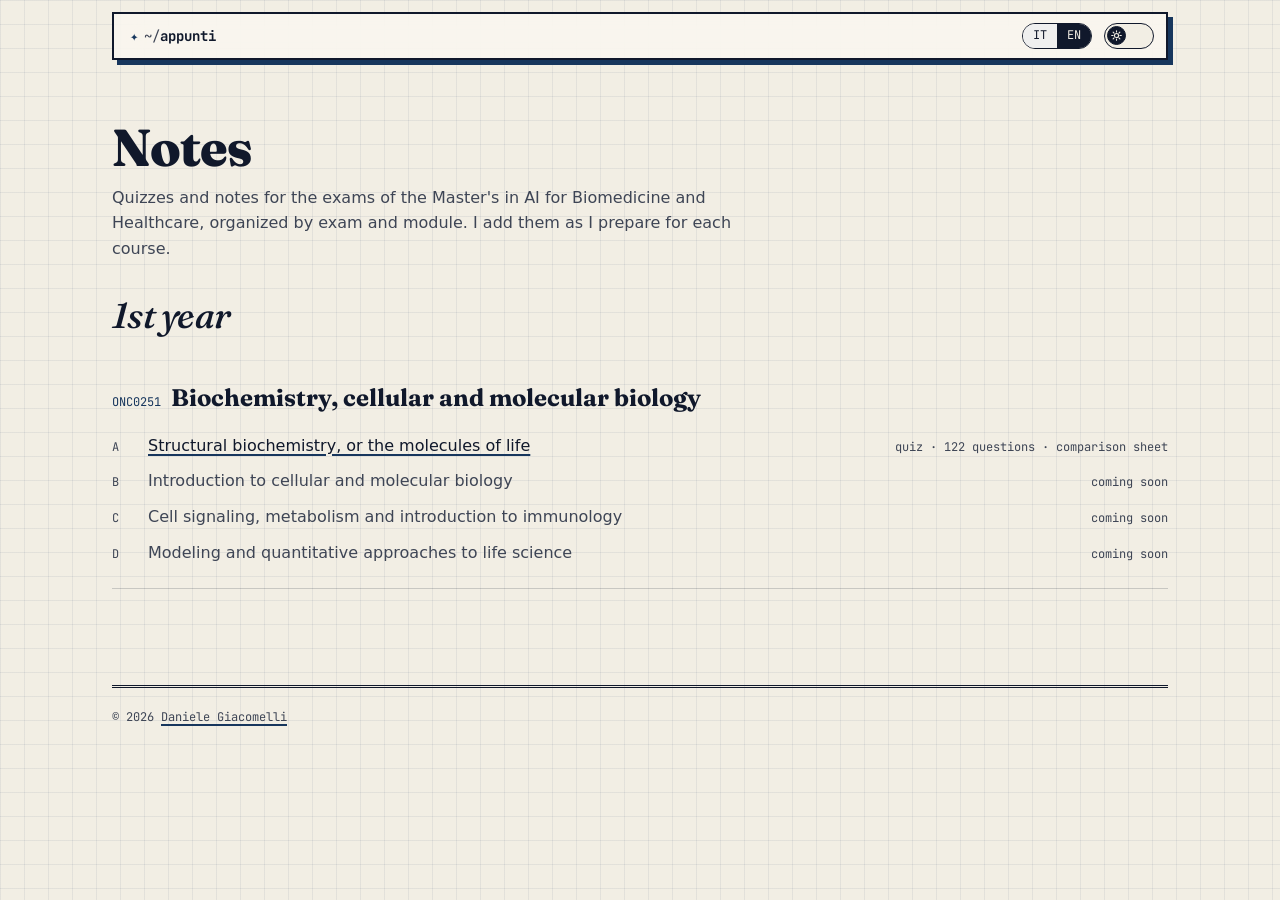
==== appunti/index.html @ 95b2bfbf "Calm the exam paper back down: one line explains the squares Drop the column headers, the count next" ====
<!DOCTYPE html>
<html lang="it" class="appunti">
<head>
  <meta charset="UTF-8">
  <meta name="viewport" content="width=device-width, initial-scale=1">
  <title data-en="Notes · AI for Biomedicine and Healthcare">Appunti · AI for Biomedicine and Healthcare</title>
  <meta name="description" content="Quiz e appunti per gli esami della magistrale in AI for Biomedicine and Healthcare all'Università di Torino." data-en-content="Quizzes and notes for the exams of the Master's in AI for Biomedicine and Healthcare at the University of Turin.">
  <meta name="color-scheme" content="light dark">
  <script src="/tema.js?v=2026112407"></script>
  <script src="/appunti/lingua.js?v=2026112407"></script>
  <link rel="canonical" href="https://daniele-giacomelli.github.io/appunti/">
  <!-- Anteprima per chi condivide il link nei gruppi del corso: in inglese, la lingua del corso -->
  <meta property="og:type" content="website">
  <meta property="og:site_name" content="Appunti · Notes">
  <meta property="og:title" content="Quizzes and notes · AI for Biomedicine and Healthcare">
  <meta property="og:description" content="Practice quizzes for the Master's exams at the University of Turin, in Italian and English.">
  <meta property="og:url" content="https://daniele-giacomelli.github.io/appunti/">
  <meta property="og:image" content="https://daniele-giacomelli.github.io/appunti/og-appunti.png">
  <meta property="og:image:width" content="1200">
  <meta property="og:image:height" content="630">
  <meta property="og:image:alt" content="Quizzes and notes, AI for Biomedicine and Healthcare, University of Turin">
  <meta name="twitter:card" content="summary_large_image">
  <link rel="icon" href="/favicon.svg" type="image/svg+xml">
  <link rel="preload" href="/fonts/JetBrainsMono.woff2" as="font" type="font/woff2" crossorigin>
  <link rel="stylesheet" href="/style.css?v=2026112407">
</head>
<body>
  <a class="skip-link" href="#contenuto" data-en="Skip to content">Vai al contenuto</a>
  <header class="site-header">
    <nav aria-label="Navigazione" data-en-label="Navigation">
      <a class="brand" href="/appunti/"><span class="brand-star" aria-hidden="true">✦</span><span><span class="dim">~/</span>appunti</span></a>
      <div class="nav-tools">
        <div class="lang-switch" role="group" aria-label="Lingua" data-en-label="Language">
          <button type="button" data-lingua="it" lang="it" aria-pressed="false">IT</button>
          <button type="button" data-lingua="en" lang="en" aria-pressed="false">EN</button>
        </div>
        <button class="theme-toggle" type="button" aria-pressed="false"><span class="sr" data-en="Dark theme">Tema scuro</span><span class="knob" aria-hidden="true"></span></button>
      </div>
    </nav>
  </header>

  <main id="contenuto">
    <section class="hero">
      <h1 class="page-title" data-en="Notes">Appunti</h1>
      <p class="lead" data-en="Quizzes and notes for the exams of the Master's in AI for Biomedicine and Healthcare, organized by exam and module. I add them as I prepare for each course.">
        Quiz e appunti per gli esami della magistrale in AI for Biomedicine and Healthcare,
        divisi per esame e modulo. Li aggiungo man mano che preparo i corsi.
      </p>
    </section>

    <section id="primo-anno">
      <h2 data-en="1st year">1° anno</h2>

      <!-- Per un esame nuovo: copia questo blocco <div class="exam"> -->
      <div class="exam">
        <h3><span class="code">ONC0251</span>Biochemistry, cellular and molecular biology</h3>
        <ul class="modules">
          <li><span class="letter">A</span><a href="/appunti/onc0251/a/">Structural biochemistry, or the molecules of life</a><span class="status" data-en="quiz · 122 questions · comparison sheet">quiz · 122 domande · scheda di confronto</span></li>
          <li><span class="letter">B</span><span class="empty">Introduction to cellular and molecular biology</span><span class="status" data-en="coming soon">in arrivo</span></li>
          <li><span class="letter">C</span><span class="empty">Cell signaling, metabolism and introduction to immunology</span><span class="status" data-en="coming soon">in arrivo</span></li>
          <li><span class="letter">D</span><span class="empty">Modeling and quantitative approaches to life science</span><span class="status" data-en="coming soon">in arrivo</span></li>
        </ul>
      </div>
    </section>
  </main>

  <footer class="site-footer">
    <p>© 2026 <a href="/" data-en-href="/en/">Daniele Giacomelli</a></p>
  </footer>
</body>
</html>
---- style.css ----
/* Font ospitati nel repo (licenze in fonts/): JetBrains Mono per i dettagli "da codice",
   Fraunces per i titoli da rivista (tratti pieni, leggibile anche in corsivo e nei titoli piccoli).
   File variabili, sottoinsieme latino */
@font-face {
  font-family: "JetBrains Mono";
  src: url("/fonts/JetBrainsMono.woff2") format("woff2");
  font-weight: 100 800;
  font-style: normal;
  font-display: swap;
}
@font-face {
  font-family: "Fraunces";
  src: url("/fonts/Fraunces.woff2") format("woff2");
  font-weight: 100 900;
  font-style: normal;
  font-display: swap;
}
@font-face {
  font-family: "Fraunces";
  src: url("/fonts/Fraunces-Italic.woff2") format("woff2");
  font-weight: 100 900;
  font-style: italic;
  font-display: swap;
}

:root {
  --bg: #f2eee4;            /* carta */
  --fg: #10182b;            /* inchiostro blu-nero */
  --muted: #3e4555;         /* almeno 4,5:1 anche sul punto più blu del cielo */
  --line: rgba(16, 24, 43, 0.18);
  --accent: #17365d;        /* lo stesso blu del CV */
  --accent-soft: color-mix(in srgb, var(--accent) 14%, transparent);
  --hot: #d4f23a;           /* lime Y2K, solo per gli evidenziatori */
  --chip: #e8e3d6;
  --card: #fbf9f3;
  --ok: #1e7a45;
  --ok-soft: #e3f1e7;
  --bad: #b3392f;
  --bad-soft: #f7e3df;
  --holo: linear-gradient(115deg, #c8d4ff, #e6c8ff 28%, #ffd3e6 52%, #c6f2ff 76%, #dcffd6);
  --chrome: linear-gradient(180deg, #ffffff 0%, #d5dae3 42%, #8f98aa 50%, #dfe3ea 62%, #ffffff 100%);
  /* Ombre piene, pulsanti principali e pulsante del CV: nel tema scuro diventano scuri (vedi sotto) */
  --ombra: var(--accent);
  /* Bordi e barre delle finestre: di giorno inchiostro e blu del CV, di notte più morbidi */
  --bordo: var(--fg);
  --barra: linear-gradient(90deg, var(--accent), #4f78b0 60%, #9fb7e0);
  --evidenziatore: color-mix(in srgb, var(--hot) 70%, transparent);
  --shadow: 6px 6px 0 var(--ombra);
  --pulsante: var(--fg);
  --su-pulsante: var(--bg);
  --oggetto: var(--chrome);
  --su-oggetto: #10182b;
  --on-holo: #10182b;       /* testo sopra olografico e lime: sempre scuro */
  --icona-sole: url("data:image/svg+xml,%3Csvg xmlns='http://www.w3.org/2000/svg' viewBox='0 0 24 24' fill='none' stroke='%23000' stroke-width='2.4' stroke-linecap='round'%3E%3Ccircle cx='12' cy='12' r='4.5'/%3E%3Cpath d='M12 1.5v3M12 19.5v3M1.5 12h3M19.5 12h3M4.6 4.6l2.1 2.1M17.3 17.3l2.1 2.1M4.6 19.4l2.1-2.1M17.3 6.7l2.1-2.1'/%3E%3C/svg%3E");
  --icona-luna: url("data:image/svg+xml,%3Csvg xmlns='http://www.w3.org/2000/svg' viewBox='0 0 24 24'%3E%3Cpath d='M20.5 14.8A8.8 8.8 0 0 1 9.2 3.5a8.8 8.8 0 1 0 11.3 11.3z'/%3E%3C/svg%3E");
  /* Cromo chiaro: il nome navy deve restare leggibile anche dove passa sopra la goccia */
  --blob-bg:
    radial-gradient(circle at 32% 28%, #ffffff 0 8%, transparent 22%),
    radial-gradient(circle at 70% 75%, #7d889e 0, transparent 40%),
    radial-gradient(circle at 40% 40%, #f6f7fa, #d3d8e1 40%, #a3acbd 70%, #75809a 95%);
  --blob-shadow: inset -18px -24px 40px rgba(16, 24, 43, 0.45), inset 14px 16px 30px rgba(255, 255, 255, 0.7);
  /* Cielo in due strati: il fondo sfumato resta fermo, sopra scorrono le nuvole.
     Le nuvole sono rumore SVG "cucibile" (stitchTiles): i riquadri da 1400px si attaccano senza taglio */
  --cielo-fondo: linear-gradient(180deg, #9dbbe6 0%, #c9d9ee 38%, #ece9e2 78%, #f2eee4 100%);
  --nuvole: url("data:image/svg+xml,%3Csvg xmlns='http://www.w3.org/2000/svg' width='1400' height='800'%3E%3Cfilter id='c' x='0' y='0' width='100%25' height='100%25' filterUnits='userSpaceOnUse'%3E%3CfeTurbulence type='fractalNoise' baseFrequency='.0045 .011' numOctaves='5' seed='7' stitchTiles='stitch'/%3E%3CfeColorMatrix values='0 0 0 0 1 0 0 0 0 1 0 0 0 0 1 2.2 0 0 0 -1.05'/%3E%3C/filter%3E%3Crect width='100%25' height='100%25' filter='url(%23c)'/%3E%3C/svg%3E") 0 0 / 1400px 800px repeat-x;
  color-scheme: light;
  --sans: system-ui, -apple-system, "Segoe UI", Roboto, sans-serif;
  --serif: "Fraunces", Georgia, "Times New Roman", serif;
  --mono: "JetBrains Mono", ui-monospace, "Cascadia Code", "SF Mono", Menlo, Consolas, monospace;
  --wide: 1120px;
  /* Scala tipografica: sei livelli, più il nome e i titoli di copertina */
  --t-1: 0.75rem;   /* 12px: etichette, date, tag, note */
  --t-2: 0.875rem;  /* 14px: menu, dettagli secondari */
  --t-3: 1rem;      /* 16px: testo */
  --t-4: 1.125rem;  /* 18px: introduzione */
  --t-5: 1.5rem;    /* 24px: titoli piccoli */
  --t-6: clamp(1.75rem, 3vw, 2.25rem); /* 28-36px: titoli di sezione e dei progetti */
}

* { box-sizing: border-box; }

html { scroll-behavior: smooth; }
@media (prefers-reduced-motion: reduce) {
  html { scroll-behavior: auto; }
}

/* Le sezioni non finiscono sotto l'header sticky quando si segue un'ancora */
section[id] { scroll-margin-top: 92px; }

body {
  margin: 0;
  background: var(--bg);
  color: var(--fg);
  font-family: var(--sans);
  line-height: 1.6;
}
/* Sfondo: un cielo fisso dietro a tutto. Il fondo sta su html, le nuvole (o le stelle) su body
   e scorrono piano da destra a sinistra; con lo spostamento di un riquadro intero il giro è continuo */
html::before,
body::before {
  content: "";
  position: fixed;
  top: 0;
  left: 0;
  height: 100%;
  pointer-events: none;
}
html::before { z-index: -2; width: 100%; background: var(--cielo-fondo); }
body::before {
  z-index: -1;
  width: calc(100% + 1400px);
  background: var(--nuvole);
  -webkit-mask-image: linear-gradient(180deg, #000 280px, transparent 780px);
  mask-image: linear-gradient(180deg, #000 280px, transparent 780px);
  animation: vento 180s linear infinite;
  will-change: transform;
}
@keyframes vento { to { transform: translateX(-1400px); } }


/* La goccia e gli adesivi possono sporgere dal bordo: niente scroll orizzontale */
html, body { overflow-x: clip; }

::selection { background: var(--hot); color: var(--on-holo); }
/* Anche le parti che il browser disegna da sé seguono la palette */
html { scrollbar-color: var(--accent) transparent; }
input, textarea { caret-color: var(--accent); }

a {
  color: inherit;
  text-decoration: underline;
  text-decoration-color: var(--accent);
  text-decoration-thickness: 1.5px;
  text-underline-offset: 3px;
  border-radius: 2px;
}

:focus-visible {
  outline: 2px solid var(--accent);
  outline-offset: 3px;
  border-radius: 3px;
}

.skip-link {
  position: absolute;
  left: 12px;
  top: -48px;
  z-index: 60;
  background: var(--card);
  border: 2px solid var(--bordo);
  padding: 8px 12px;
}
.skip-link:focus { top: 12px; }

/* ---------- Testata: una barra di vetro smerigliato sospesa sul cielo,
   con lo stesso bordo netto e l'ombra piena della finestra e delle schede ---------- */
.site-header {
  position: sticky;
  top: 12px;
  z-index: 40;
  margin: 12px 0;
  padding: 0 32px;
}

main,
.site-footer {
  max-width: var(--wide);
  margin: 0 auto;
  padding-left: 32px;
  padding-right: 32px;
}

.site-header nav {
  max-width: calc(var(--wide) - 64px);
  margin: 0 auto;
  display: flex;
  align-items: center;
  justify-content: space-between;
  gap: 16px;
  padding: 9px 12px 9px 16px;
  background: color-mix(in srgb, var(--card) 72%, transparent);
  -webkit-backdrop-filter: blur(14px) saturate(1.4);
  backdrop-filter: blur(14px) saturate(1.4);
  border: 2px solid var(--bordo);
  box-shadow: 5px 5px 0 var(--ombra);
  font-family: var(--mono);
  font-size: var(--t-2);
}

.brand { display: inline-flex; align-items: baseline; gap: 6px; font-weight: 700; text-decoration: none; white-space: nowrap; }

/* Sotto i 980px le voci del menu non stanno accanto al nome (col percorso della sezione): vanno su una seconda riga */
@media (max-width: 980px) {
  .site-header nav { flex-wrap: wrap; row-gap: 8px; }
  .nav-tools { order: 2; margin-left: auto; }
  .nav-links { order: 3; width: 100%; margin: 0; flex-wrap: wrap; }
}
.brand:hover { background: none; }
.brand-star { display: inline-block; color: var(--accent); transition: transform 0.6s; }
.brand:hover .brand-star { transform: rotate(180deg) scale(1.3); }
.dim { color: var(--muted); font-weight: 400; }
.sr { position: absolute; width: 1px; height: 1px; overflow: hidden; clip: rect(0 0 0 0); white-space: nowrap; }

/* Voci del menu come un indice: numero della sezione in apice, evidenziatore lime */
.nav-links {
  display: flex;
  align-items: center;
  gap: 6px 18px;
  margin: 0 0 0 auto;
  padding: 0;
  list-style: none;
}
.nav-links a {
  display: inline-block;
  padding: 4px 4px; /* almeno 24px di altezza: bersaglio comodo anche al tocco */
  text-decoration: none;
}
.nav-links sup { margin-right: 3px; font-size: 0.65em; color: var(--accent); }
/* Gli appunti sono un'altra area: etichetta olografica (l'olografico è il colore delle etichette) */
.nav-links a.tab {
  display: inline-block;
  padding: 3px 9px;
  border: 1.5px solid var(--bordo);
  background: var(--holo);
  color: var(--on-holo);
}

.nav-tools { display: flex; align-items: center; gap: 12px; }

/* Lingua: pillola a due posizioni */
.lang-switch { display: inline-flex; border: 1.5px solid var(--bordo); border-radius: 999px; overflow: hidden; }
.lang-switch a { padding: 4px 10px; text-decoration: none; font-size: var(--t-1); line-height: 1.3; }
.lang-switch a[aria-current] { background: var(--fg); color: var(--bg); }
/* Negli appunti la lingua si cambia sulla stessa pagina: pulsanti invece di link */
.lang-switch button { padding: 4px 10px; border: 0; color: inherit; font: inherit; font-size: var(--t-1); line-height: 1.3; cursor: pointer; }
.lang-switch button[aria-pressed="true"] { background: var(--fg); color: var(--bg); }

/* Interruttore del tema: binario olografico, manopola cromata con sole o luna */
.theme-toggle {
  position: relative;
  flex: none;
  width: 50px;
  height: 26px;
  padding: 0;
  border: 1.5px solid var(--bordo);
  border-radius: 999px;
  background: var(--holo);
  cursor: pointer;
}
.theme-toggle .knob {
  position: absolute;
  top: 2px;
  left: 2px;
  width: 19px;
  height: 19px;
  display: grid;
  place-items: center;
  border: 1.5px solid #10182b;
  border-radius: 50%;
  background: var(--chrome);
  color: #10182b;
  font-size: 11px;
  line-height: 1;
  transition: transform 0.25s;
}
/* Sole e luna disegnati in SVG (non caratteri di testo), con lo stesso tratto */
.theme-toggle .knob::after {
  content: "";
  width: 11px;
  height: 11px;
  background: #10182b;
  -webkit-mask: var(--icona-sole) center / contain no-repeat;
  mask: var(--icona-sole) center / contain no-repeat;
}
.theme-toggle[aria-pressed="true"] { background: #17365d; }
.theme-toggle[aria-pressed="true"] .knob { transform: translateX(24px); }
.theme-toggle[aria-pressed="true"] .knob::after {
  -webkit-mask-image: var(--icona-luna);
  mask-image: var(--icona-luna);
}


/* ---------- Copertina ---------- */
.hero { position: relative; padding: 72px 0 40px; }
.cover { padding-top: 28px; isolation: isolate; }

.issue {
  display: flex;
  flex-wrap: wrap;
  justify-content: space-between;
  gap: 8px 24px;
  margin: 0 0 28px;
  padding-bottom: 10px;
  border-bottom: 1px solid var(--bordo);
  font-family: var(--mono);
  font-size: var(--t-1);
  text-transform: uppercase;
  letter-spacing: 0.12em;
}

.hero h1 { margin: 0 0 32px; }
.name {
  position: relative;
  z-index: 2;
  font-family: var(--serif);
  font-optical-sizing: auto;
  font-size: clamp(3rem, 14vw, 11.5rem);
  line-height: 0.84;
  letter-spacing: -0.035em;
  font-weight: 800;
}
.name .first, .name .last { display: block; }
.name .last {
  white-space: nowrap; /* il cursore resta attaccato al nome */
  font-style: italic;
  font-weight: 500;
  padding-left: 0.55em;
  color: var(--accent);
}

/* Goccia di metallo liquido che cambia forma dietro al nome */
.blob {
  position: absolute;
  z-index: -1;
  top: 40px;
  right: -40px;
  width: min(36vw, 400px);
  aspect-ratio: 1;
  background: var(--blob-bg);
  border-radius: 42% 58% 63% 37% / 41% 44% 56% 59%;
  box-shadow: var(--blob-shadow);
  animation: liquido 14s ease-in-out infinite alternate;
}
@keyframes liquido {
  33% { border-radius: 63% 37% 45% 55% / 55% 62% 38% 45%; transform: rotate(18deg) translateY(10px); }
  66% { border-radius: 38% 62% 30% 70% / 60% 35% 65% 40%; transform: rotate(-8deg) translateY(-14px); }
  100% { border-radius: 55% 45% 58% 42% / 35% 55% 45% 65%; transform: rotate(12deg); }
}

/* Stelline: decorazione ferma */
.spark {
  position: absolute;
  z-index: 3;
  color: var(--accent);
  font-size: 1.6rem;
  line-height: 1;
}
.spark:nth-of-type(2) { font-size: 1rem; }
.spark:nth-of-type(3) { font-size: 2.2rem; }

/* Adesivi: uno olografico rotondo, uno a stella lime */
.sticker {
  position: absolute;
  z-index: 4;
  display: grid;
  place-items: center;
  text-align: center;
  font-family: var(--mono);
  font-weight: 700;
  font-size: var(--t-1);
  line-height: 1.25;
  text-transform: uppercase;
  letter-spacing: 0.04em;
  color: var(--fg);
  pointer-events: none;
}
.sticker-holo {
  width: 132px;
  height: 132px;
  border-radius: 50%;
  background: var(--holo);
  border: 2px solid var(--bordo);
  box-shadow: 4px 4px 0 var(--fg);
  transform: rotate(-12deg);
  right: -12px;
  bottom: -58px;
}
.sticker-star {
  width: 118px;
  height: 118px;
  background: var(--hot);
  clip-path: polygon(50% 0, 61% 18%, 82% 9%, 79% 32%, 100% 39%, 84% 55%, 97% 74%, 74% 76%, 71% 99%, 52% 86%, 33% 100%, 27% 77%, 4% 76%, 15% 56%, 0 40%, 21% 32%, 17% 9%, 38% 18%);
  transform: rotate(9deg);
  top: 6%;
  right: 26%;
}

/* Didascalie e finestra "about" sotto il nome */
.cover-grid {
  display: grid;
  grid-template-columns: 7fr 5fr;
  gap: 40px;
  align-items: start;
}

.meta {
  display: flex;
  flex-wrap: wrap;
  gap: 12px 40px;
  margin: 0 0 32px;
  padding: 14px 0;
  border-top: 1px solid var(--bordo);
  border-bottom: 1px solid var(--bordo);
  font-family: var(--mono);
  font-size: var(--t-2);
}
.cover .meta { flex-direction: column; gap: 0; margin: 0; padding: 0; border-bottom: 0; }
.cover .meta div { display: grid; grid-template-columns: 90px 1fr; gap: 12px; padding: 10px 0; border-bottom: 1px solid var(--bordo); }
.meta dt { color: var(--muted); font-size: var(--t-1); }
.cover .meta dt { text-transform: uppercase; letter-spacing: 0.1em; padding-top: 2px; }
.meta dd { margin: 0; }

.lead { font-size: var(--t-4); color: var(--muted); margin: 0; max-width: 62ch; }

/* Finestra di sistema anni 2000 */
.window {
  position: relative;
  z-index: 4;
  background: var(--card);
  border: 2px solid var(--bordo);
  box-shadow: 8px 8px 0 var(--ombra);
}
.window-bar {
  display: flex;
  justify-content: space-between;
  align-items: center;
  padding: 5px 8px 5px 12px;
  background: var(--barra);
  color: #fff;
  font-family: var(--mono);
  font-size: var(--t-1);
  border-bottom: 2px solid var(--bordo);
}
.window-bar i {
  display: inline-block;
  width: 14px;
  height: 14px;
  margin-left: 4px;
  background: var(--chrome);
  border: 1px solid var(--bordo);
}
.window .lead { padding: 20px 22px 4px; color: var(--fg); font-size: var(--t-4); }

/* L'azione principale del primo schermo: scrivermi */
.window-actions { margin: 0; padding: 14px 22px 22px; }
a.btn { display: inline-block; text-decoration: none; }

/* ---------- Sezioni come pagine di rivista ---------- */
main { counter-reset: sezione; }
section { padding: 72px 0; }
main > section[id] { border-top: 3px solid var(--bordo); margin-top: 24px; }
h2 {
  counter-increment: sezione;
  display: flex;
  align-items: baseline;
  gap: 18px;
  font-family: var(--serif);
  font-optical-sizing: auto;
  font-style: italic;
  font-weight: 500;
  font-size: var(--t-6);
  letter-spacing: -0.02em;
  line-height: 1;
  margin: 0 0 28px;
}
h2::before {
  content: counter(sezione, decimal-leading-zero);
  font-style: normal;
  font-weight: 800;
  font-size: 1.9em;
  line-height: 0.8;
  color: transparent;
  -webkit-text-stroke: 1.5px var(--fg);
  /* Il numero della sezione in cui si è si riempie come un liquido: sale dal basso con una cresta
     di onde che scorre, e si svuota quando si passa a un'altra sezione (classe messa da script.js) */
  --livello: 0;
  --pieno: calc(var(--livello) * 0.89em - 0.09em);
  background-image:
    radial-gradient(ellipse 50% 100% at 50% 100%, var(--accent) 96%, transparent 100%),
    linear-gradient(var(--accent), var(--accent));
  background-repeat: repeat-x, no-repeat;
  background-size: 0.3em 0.09em, 100% max(0em, var(--pieno));
  background-position-x: 0, 0;
  background-position-y: bottom var(--pieno), bottom;
  -webkit-background-clip: text;
  background-clip: text;
  transition: --livello 1.2s cubic-bezier(0.5, 0, 0.2, 1);
}
section.attuale > h2::before {
  --livello: 1;
  animation: onda 0.4s linear 3;
}
@keyframes onda { to { background-position-x: 0.3em, 0; } }
@property --livello { syntax: "<number>"; inherits: false; initial-value: 0; }

/* Il percorso della sezione dopo il nome in alto, con il cursore mentre si scrive */
.percorso { color: var(--accent); }
.percorso.scrive::after {
  content: "";
  display: inline-block;
  width: 0.5em;
  height: 1em;
  margin-left: 1px;
  vertical-align: -0.15em;
  background: currentColor;
}

/* Progetti come articoli */
.card {
  position: relative;
  padding: 28px 30px 24px;
  margin: 0 0 36px;
  background: var(--card);
  border: 2px solid var(--bordo);
  box-shadow: var(--shadow);
}
.kicker {
  display: inline-block;
  margin: 0 0 14px;
  padding: 2px 8px;
  background: var(--holo);
  border: 1px solid var(--bordo);
  font-family: var(--mono);
  font-size: var(--t-1);
  text-transform: uppercase;
  letter-spacing: 0.1em;
}
.card h3 {
  margin: 0 0 10px;
  font-family: var(--serif);
  font-optical-sizing: auto;
  font-size: var(--t-5);
  font-weight: 700;
  line-height: 1.1;
  letter-spacing: -0.015em;
}
.card p { margin: 6px 0; }
/* Una colonna sola: i paragrafi sono brevi e spezzarli in due fa saltare la lettura a metà frase */
.card .body { max-width: 68ch; }

/* Ogni progetto: titolo ed etichetta a tutta larghezza, sotto la descrizione a sinistra
   e l'anteprima a destra, sempre della stessa misura. Testo e anteprima partono dalla stessa riga:
   centrati, con una descrizione corta il testo si staccherebbe dall'etichetta */
.card.progetto {
  display: grid;
  grid-template-columns: minmax(0, 1fr) 320px;
  grid-template-areas: "testa testa" "testo anteprima";
  column-gap: 36px;
  align-items: start;
  margin-bottom: 28px;
}
.progetto .card-head { grid-area: testa; margin-bottom: 8px; }
.progetto .card-text { grid-area: testo; }
.progetto .window.shot { grid-area: anteprima; margin: 6px 6px 6px 0; }
.progetto .tags { margin-top: 4px; }
.window.shot {
  position: relative;
  display: block;
  margin-top: 4px;
  text-decoration: none;
}
.window.shot img, .copertina { display: block; width: 100%; height: auto; aspect-ratio: 1200 / 607; }

/* Copertina della tesi disegnata: blu del CV, titolo in Fraunces. Le misure seguono la larghezza della finestra */
.window.shot { container-type: inline-size; }
.copertina {
  display: flex;
  flex-direction: column;
  justify-content: space-between;
  gap: 3cqi;
  padding: 6cqi 7cqi;
  background:
    radial-gradient(circle at 92% 8%, rgb(255 255 255 / 0.14), transparent 38%),
    #17365d;
  color: #fff;
}
.copertina .cop-sopra, .copertina .cop-sotto {
  font-family: var(--mono);
  font-size: max(9px, 3.3cqi);
  letter-spacing: 0.08em;
  text-transform: uppercase;
  opacity: 0.85;
}
.copertina .cop-titolo {
  font-family: var(--serif);
  font-optical-sizing: auto;
  font-size: 10cqi;
  font-style: italic;
  font-weight: 600;
  line-height: 1;
  letter-spacing: -0.01em;
}

/* Cosa succede cliccando l'anteprima: compare al passaggio del mouse o col Tab.
   Sugli schermi touch, dove il passaggio non c'è, resta sempre visibile */
.azione {
  position: absolute;
  right: -12px;
  bottom: -14px;
  z-index: 1;
  padding: 3px 9px;
  background: var(--holo);
  color: var(--on-holo);
  border: 1.5px solid var(--bordo);
  box-shadow: 3px 3px 0 var(--fg);
  font-family: var(--mono);
  font-size: var(--t-1);
  font-weight: 700;
  opacity: 0;
  transform: translateY(4px);
  transition: opacity 0.15s, transform 0.15s;
  pointer-events: none;
}
.window.shot:hover .azione,
.window.shot:focus-visible .azione { opacity: 1; transform: none; }
@media (hover: none) {
  .azione { opacity: 1; transform: none; }
}



.card .body::first-letter {
  float: left;
  margin: 0.06em 0.08em 0 0;
  font-family: var(--serif);
  font-weight: 800;
  font-size: 3.6em;
  line-height: 0.8;
  color: var(--accent);
}

/* Tecnologie come adesivi */
.tags {
  display: flex;
  flex-wrap: wrap;
  gap: 8px;
  list-style: none;
  margin: 16px 0 6px;
  padding: 0;
}
.tags li {
  font-family: var(--mono);
  font-size: var(--t-1);
  background: var(--bg);
  border: 1.5px solid var(--bordo);
  padding: 2px 8px;
}

/* Esperienza come indice di rivista */
.timeline { list-style: none; padding: 0; margin: 0; }
.timeline li {
  display: grid;
  grid-template-columns: 190px 1fr;
  gap: 20px;
  padding: 16px 0;
  border-bottom: 1px dashed var(--fg);
}
.timeline .when {
  font-family: var(--mono);
  color: var(--accent);
  font-size: var(--t-1);
  text-transform: uppercase;
  letter-spacing: 0.05em;
  padding-top: 6px;
}
.timeline strong { font-family: var(--serif); font-optical-sizing: auto; font-size: var(--t-5); line-height: 1.2; }
.timeline p { margin: 4px 0 0; color: var(--muted); }

/* Competenze come annunci */
.skills {
  list-style: none;
  padding: 0;
  margin: 8px 0 16px;
  display: grid;
  grid-template-columns: repeat(auto-fit, minmax(240px, 1fr));
  border-top: 2px solid var(--bordo);
  border-left: 2px solid var(--bordo);
}
.skills li {
  padding: 16px 18px;
  border-right: 2px solid var(--bordo);
  border-bottom: 2px solid var(--bordo);
  background: var(--card);
}
.skills strong {
  display: block;
  margin-bottom: 6px;
  font-family: var(--mono);
  font-size: var(--t-1);
  text-transform: uppercase;
  letter-spacing: 0.1em;
  color: var(--accent);
  font-weight: 700;
}
.note { font-family: var(--mono); font-size: var(--t-1); color: var(--muted); }

/* Contatti: citazione in evidenza e link grandi */
.availability {
  margin: 0 0 28px;
  padding-left: 22px;
  border-left: 6px solid var(--hot);
  font-family: var(--serif);
  font-optical-sizing: auto;
  font-style: italic;
  font-size: var(--t-5);
  line-height: 1.2;
  max-width: 30ch;
}

.links { list-style: none; padding: 0; margin: 16px 0 0; display: flex; flex-wrap: wrap; align-items: center; gap: 16px 32px; }
.links a { font-family: var(--serif); font-style: italic; font-size: var(--t-5); }
.links .dim { font-family: var(--mono); font-size: var(--t-1); }
/* Il CV è un pulsante secondario: stesso rettangolo dei pulsanti, in cromo (il cromo è il colore degli oggetti) */
.links a[download] {
  display: inline-block;
  padding: 9px 18px;
  background: var(--oggetto);
  border: 2px solid var(--bordo);
  font-family: var(--mono);
  font-style: normal;
  font-size: var(--t-2);
  font-weight: 700;
  text-decoration: none;
  color: var(--su-oggetto);
}

/* ---------- Contatti: a sinistra disponibilità e link, a destra il modulo come finestra ---------- */
.contact-grid {
  display: grid;
  grid-template-columns: 5fr 6fr;
  gap: 40px 56px;
  align-items: start;
}
.contact-fields { display: grid; gap: 14px; padding: 18px 20px 20px; }
.field { display: grid; gap: 4px; }
.field label {
  font-family: var(--mono);
  font-size: var(--t-1);
  text-transform: uppercase;
  letter-spacing: 0.08em;
}
.field label .dim { text-transform: none; letter-spacing: 0; }
.field input,
.field textarea {
  width: 100%;
  padding: 9px 11px;
  font: inherit;
  color: var(--fg);
  background: var(--bg);
  border: 2px solid var(--bordo);
  border-radius: 0;
  transition: box-shadow 0.15s;
}
.field textarea { resize: vertical; min-height: 120px; }
.field input:focus-visible,
.field textarea:focus-visible { outline: none; box-shadow: 4px 4px 0 var(--ombra); }
.field [aria-invalid="true"] { border-color: var(--bad); box-shadow: 4px 4px 0 var(--bad); }
.field-error { margin: 0; min-height: 0; font-size: var(--t-2); color: var(--bad); }
.field-error:empty { display: none; }
.trap { position: absolute; left: -9999px; width: 1px; height: 1px; opacity: 0; }
.contact-fields .note { margin: 0; }
.contact-actions { display: flex; flex-wrap: wrap; align-items: center; gap: 10px 16px; }
.contact-actions .btn { min-height: 44px; }
.btn:disabled { cursor: progress; }
.form-status { margin: 0; font-weight: 600; }
.form-status[data-tipo="ok"] { color: var(--ok); }
.form-status[data-tipo="errore"] { color: var(--bad); }

.site-footer {
  font-family: var(--mono);
  color: var(--muted);
  font-size: var(--t-1);
  padding-bottom: 40px;
  margin-top: 24px;
}
/* La doppia riga resta allineata al testo, non al bordo con il padding */
.site-footer::before { content: ""; display: block; border-top: 3px double var(--fg); margin-bottom: 20px; }
.site-footer p { margin: 0 0 4px; }

/* ---------- Cursore, senso di ragno, filo, messaggio segreto ---------- */
.caret {
  position: relative;
  display: inline-block;
  width: 0.36em;
  height: 0.7em;
  margin-left: 0.08em;
  vertical-align: -0.02em;
  cursor: pointer;
}
/* Il blocco lampeggia; il "senso di ragno" sopra no */
.caret::before {
  content: "";
  position: absolute;
  inset: 0;
  background: var(--accent);
  animation: blink 1.1s steps(1) infinite;
}
@keyframes blink { 50% { opacity: 0; } }

/* Cliccato, il cursore diventa una chiave */
.caret.chiave::before {
  -webkit-mask: url("data:image/svg+xml,%3Csvg xmlns='http://www.w3.org/2000/svg' viewBox='0 0 10 20'%3E%3Cpath fill-rule='evenodd' d='M5 .5a3.5 3.5 0 1 1 0 7 3.5 3.5 0 1 1 0-7zm0 2a1.5 1.5 0 1 0 0 3 1.5 1.5 0 1 0 0-3z'/%3E%3Cpath d='M4 7h2v12.5H4zM6 14h3v1.6H6zM6 17h2.2v1.6H6z'/%3E%3C/svg%3E") center / contain no-repeat;
  mask: url("data:image/svg+xml,%3Csvg xmlns='http://www.w3.org/2000/svg' viewBox='0 0 10 20'%3E%3Cpath fill-rule='evenodd' d='M5 .5a3.5 3.5 0 1 1 0 7 3.5 3.5 0 1 1 0-7zm0 2a1.5 1.5 0 1 0 0 3 1.5 1.5 0 1 0 0-3z'/%3E%3Cpath d='M4 7h2v12.5H4zM6 14h3v1.6H6zM6 17h2.2v1.6H6z'/%3E%3C/svg%3E") center / contain no-repeat;
  animation: none;
}

/* "Senso di ragno": tre trattini che vibrano sopra il cursore quando si passa sul nome */
.senso {
  position: absolute;
  left: 0;
  bottom: 100%;
  width: 0.36em;
  height: 0.3em;
  margin-bottom: 0.05em;
  fill: none;
  stroke: var(--accent);
  stroke-width: 1.4;
  stroke-linecap: round;
  opacity: 0;
  transition: opacity 0.15s;
}
.hero h1:hover .senso {
  opacity: 1;
  animation: vibra 0.12s linear 4 alternate;
}
@keyframes vibra { to { transform: translateX(1.5px); } }

/* Il filo: scende dall'alto a lato della pagina man mano che si scorre */
.filo {
  position: fixed;
  z-index: 45;
  top: 0;
  left: calc(50% + var(--wide) / 2 + 8px);
  width: 1px;
  height: calc(48px + var(--avanzamento, 0) * (100vh - 96px));
  background: color-mix(in srgb, var(--fg) 45%, transparent);
  pointer-events: none;
}
/* Il ragnetto in fondo al filo. Avvicinandosi col mouse gli spunta il senso di ragno (???);
   cliccato tira fuori le zampe, diventa rosso e dice la sua frase, poi torna com'era */
.ragno {
  position: absolute;
  left: -13.5px;
  bottom: -18px;
  width: 28px;
  height: 28px;
  padding: 0;
  background: none;
  border: 0;
  cursor: pointer;
  pointer-events: auto;
}
.ragno svg { display: block; width: 100%; height: 100%; overflow: visible; }
.ragno .corpo {
  fill: var(--accent);
  stroke: var(--hot);
  stroke-width: 2;
  transition: fill 0.2s, stroke 0.2s;
}
.ragno .zampe {
  fill: none;
  stroke: var(--fg);
  stroke-width: 1.3;
  stroke-linecap: round;
  stroke-linejoin: round;
  transform-origin: 14px 14px;
  transform: scale(0.2);
  opacity: 0;
  transition: transform 0.25s cubic-bezier(0.3, 1.6, 0.5, 1), opacity 0.15s;
}
.ragno-senso {
  position: absolute;
  left: 50%;
  bottom: 100%;
  margin-bottom: 2px;
  font-family: var(--mono);
  font-size: var(--t-1);
  font-weight: 700;
  color: var(--accent);
  white-space: nowrap;
  opacity: 0;
  transform: translateX(-50%);
  transition: opacity 0.15s;
}
.ragno.vicino .ragno-senso,
.ragno:focus-visible .ragno-senso {
  opacity: 1;
  animation: vibra-senso 0.12s linear 4 alternate;
}
@keyframes vibra-senso { to { transform: translateX(calc(-50% + 1.5px)); } }
.ragno.attivo .corpo { fill: #d3202f; stroke: var(--accent); }
.ragno.attivo .zampe { transform: none; opacity: 1; }
.ragno.attivo .ragno-senso { opacity: 0; }
@media (max-width: 1200px) {
  .filo { display: none; }
}

/* Messaggio che appare quando il cursore diventa una chiave */
.secret {
  position: fixed;
  left: 50%;
  bottom: 24px;
  z-index: 55;
  max-width: calc(100% - 32px);
  margin: 0;
  padding: 12px 18px;
  background: var(--pulsante);
  color: var(--su-pulsante);
  border: 2px solid var(--pulsante);
  box-shadow: 4px 4px 0 var(--hot);
  font-family: var(--mono);
  font-size: var(--t-2);
  opacity: 0;
  pointer-events: none;
  transform: translate(-50%, 12px);
  transition: opacity 0.3s, transform 0.3s;
}
.secret.visibile { opacity: 1; transform: translate(-50%, 0); }

/* ---------- Appunti: elenco degli esami e dei moduli ---------- */
.hero .page-title {
  font-family: var(--serif);
  font-optical-sizing: auto;
  font-size: clamp(2.4rem, 6vw, 4.2rem);
  font-weight: 800;
  letter-spacing: -0.03em;
  line-height: 1;
  margin: 0 0 16px;
}
.exam { padding: 18px 0; border-bottom: 1px dashed var(--fg); }
.exam h3 { margin: 0 0 10px; font-family: var(--serif); font-size: var(--t-5); }
.exam .code { font-family: var(--mono); font-size: var(--t-1); color: var(--accent); font-weight: 400; margin-right: 10px; }
.modules { list-style: none; margin: 0; padding: 0; }
.modules li { display: grid; grid-template-columns: 28px 1fr auto; gap: 8px; padding: 5px 0; align-items: baseline; }
.modules .letter, .modules .status { font-family: var(--mono); font-size: var(--t-1); color: var(--muted); }
.modules .empty { color: var(--muted); }

/* ---------- Quiz ---------- */
.check { display: flex; gap: 8px; align-items: center; margin: 6px 0; cursor: pointer; }
.check input { accent-color: var(--accent); }

.btn {
  font-family: var(--mono);
  font-size: var(--t-2);
  font-weight: 700;
  background: var(--pulsante);
  color: var(--su-pulsante);
  border: 2px solid var(--pulsante);
  padding: 9px 18px;
  cursor: pointer;
}
.btn.ghost { background: var(--card); color: var(--fg); --h: 0px; }
.btn:disabled { opacity: 0.35; cursor: default; }
.link { background: none; border: 0; padding: 0; font: inherit; color: inherit; text-decoration: underline; text-decoration-color: var(--accent); text-underline-offset: 3px; cursor: pointer; }
.quiz-actions { display: flex; flex-wrap: wrap; gap: 12px; margin: 24px 0 0; }

.quiz-q { font-family: var(--serif); font-optical-sizing: auto; font-size: var(--t-5); font-weight: 600; line-height: 1.3; margin: 0 0 16px; }
.quiz-q:focus { outline: none; }
.ans {
  display: flex;
  gap: 12px;
  align-items: baseline;
  width: 100%;
  text-align: left;
  background: var(--card);
  border: 2px solid var(--bordo);
  padding: 11px 14px;
  margin: 10px 0;
  font: inherit;
  color: inherit;
  cursor: pointer;
}
.ans .l { flex: none; font-family: var(--mono); font-size: var(--t-1); color: var(--muted); }
.ans.sel { background: var(--holo); }
.ans.ok { border-color: var(--ok); background: var(--ok-soft); --ombra-blocco: var(--ok); --h: 4px; }
.ans.bad { border-color: var(--bad); background: var(--bad-soft); --ombra-blocco: var(--bad); --h: 4px; }
.ans:disabled { cursor: default; }
.quiz-fb { min-height: 1.6em; margin: 10px 0 0; font-weight: 600; }
.quiz-fb.ok, .quiz-rev .ok { color: var(--ok); }
.quiz-fb.bad, .quiz-rev .bad { color: var(--bad); }
.quiz-nav { display: flex; justify-content: space-between; gap: 10px; margin-top: 18px; }
.quiz-score { font-family: var(--serif); font-size: 4.5rem; font-weight: 800; letter-spacing: -0.04em; line-height: 1; margin: 8px 0; }
.quiz-score:focus { outline: none; }
.quiz-rev { padding: 12px 0; border-bottom: 1px dashed var(--fg); }
.quiz-rev p { margin: 0 0 4px; }



/* Simula un test: chiuso finché non serve */
.quiz-test { margin: 36px 0 0; border-top: 1.5px solid var(--bordo); border-bottom: 1.5px solid var(--bordo); }
.quiz-test summary { padding: 14px 0; cursor: pointer; font-family: var(--serif); font-size: var(--t-4); font-weight: 600; list-style: none; }
.quiz-test summary::-webkit-details-marker { display: none; }
.quiz-test summary::after { content: "+"; float: right; font-family: var(--mono); color: var(--accent); }
.quiz-test[open] summary::after { content: "−"; }
.quiz-test-corpo { padding: 0 0 20px; display: grid; gap: 12px; justify-items: start; }
.quiz-test-corpo .quiz-actions { margin: 4px 0 0; }
.quiz-test-nota { margin: 0; font-size: var(--t-2); color: var(--muted); }
/* Scelte del test e della modalità: una sola attiva per gruppo */
.seg { display: flex; flex-wrap: wrap; gap: 6px; }
.seg button { padding: 6px 12px; background: var(--card); border: 1.5px solid var(--bordo); font: inherit; font-size: var(--t-2); color: inherit; cursor: pointer; }
.seg button span { color: var(--muted); margin-left: 4px; }
.seg button[aria-pressed="true"] { background: var(--fg); border-color: var(--fg); color: var(--bg); }
.seg button[aria-pressed="true"] span { color: inherit; opacity: 0.75; }
.seg button:not([aria-pressed="true"]):hover { background: color-mix(in srgb, var(--accent) 10%, var(--card)); }
.quiz-azzera { margin: 28px 0 0; font-size: var(--t-2); color: var(--muted); }

/* ---------- Pagina 404 ---------- */
.not-found { padding: 80px 0 40px; }
.not-found h1 {
  font-family: var(--serif);
  font-style: italic;
  font-size: clamp(5rem, 22vw, 13rem);
  font-weight: 800;
  letter-spacing: -0.05em;
  line-height: 0.85;
  margin: 0 0 20px;
  color: var(--accent);
}
.not-found .caret { margin-left: 0.2em; }
.not-found .links { margin-top: 24px; }
.not-found .links a { font-family: var(--mono); font-style: normal; font-size: 1rem; }

/* ---------- Movimento ridotto ---------- */
@media (prefers-reduced-motion: reduce) {
  .caret::before,
  .hero h1:hover .senso,
  .ragno.vicino .ragno-senso,
  .ragno:focus-visible .ragno-senso,
  section.attuale > h2::before,
  .blob,
  .spark,
  body::before { animation: none; }
  .theme-toggle .knob, .brand-star, .azione, .ragno .zampe, h2::before { transition: none; }
}

/* ---------- Schermi stretti ---------- */
@media (max-width: 860px) {
  .cover-grid { grid-template-columns: 1fr; gap: 28px; }
  .contact-grid { grid-template-columns: 1fr; }
  .card.progetto { grid-template-columns: minmax(0, 1fr) 260px; column-gap: 24px; }
  .blob { width: 56vw; right: -18vw; top: 70px; }
  .sticker-holo { width: 104px; height: 104px; font-size: 0.6rem; }
  .sticker-star { width: 92px; height: 92px; font-size: 0.62rem; }
}

@media (max-width: 560px) {
  main,
  .site-footer { padding-left: 16px; padding-right: 16px; }
  .site-header { top: 8px; margin: 8px 0; padding: 0 10px; }
  /* Su telefono il percorso farebbe andare a capo i pulsanti e l'intestazione cambierebbe altezza scorrendo */
  .percorso { display: none; }
  .hero { padding-top: 48px; }
  section { padding: 48px 0; }
  /* Il titolo ufficiale della tesi è lungo: su telefono scende a 18px per restare compatto */
  .card h3, .availability { font-size: var(--t-4); }
  .cover { padding-top: 20px; }
  .issue { font-size: var(--t-1); }
  .sticker-star { width: 74px; height: 74px; font-size: 0.55rem; top: 34px; right: -4px; }
  .sticker-holo { right: -4px; bottom: -48px; }
  .name .last { padding-left: 0.25em; }
  .window { box-shadow: 5px 5px 0 var(--ombra); }
  .card { padding: 22px 18px 18px; box-shadow: 4px 4px 0 var(--ombra); }
  /* Su telefono: titolo, anteprima, poi il testo */
  .card.progetto { grid-template-columns: 1fr; grid-template-areas: "testa" "anteprima" "testo"; row-gap: 18px; }
  .timeline li { grid-template-columns: 1fr; gap: 2px; }
  /* Riga 1: nome e strumenti; riga 2: le voci del menu */
  .site-header nav { flex-wrap: wrap; row-gap: 8px; padding: 8px 10px; box-shadow: 4px 4px 0 var(--ombra); }
  .nav-tools { order: 2; margin-left: auto; }
  .nav-links { order: 3; width: 100%; margin: 0; flex-wrap: wrap; gap: 6px 10px; font-size: var(--t-1); }
  section[id] { scroll-margin-top: 124px; }
  .meta { gap: 10px 28px; }
  .links a { font-size: var(--t-5); }
}

/* Testo sopra superfici olografiche o lime: scuro anche nel tema scuro.
   Sta in fondo perché deve vincere sui colori delle regole sopra */
.kicker,
.ans.sel, .ans.sel .l, .sticker { color: var(--on-holo); }

/* ---------- Tema scuro: rivista stampata su carta blu notte ----------
   Vale quando lo chiede il sistema (salvo scelta "chiaro" con l'interruttore)
   oppure quando lo si sceglie a mano. I valori sono gli stessi nei due blocchi. */
@media (prefers-color-scheme: dark) {
  :root:not([data-theme="light"]) {
    --bg: #0c1120;
    /* Testo un filo meno bianco: resta oltre 13:1 sul fondo ma abbaglia meno */
    --fg: #d3d9e6;
    --muted: #a1a9bb;
    --line: rgba(236, 239, 246, 0.2);
    /* Il navy su fondo scuro non si leggerebbe: stessa tinta, più chiara */
    --accent: #90b4e6;
    --chip: #18203a;
    --card: #131a30;
    --ombra: #2c4c80;
    --bordo: #5a6a90;
    --barra: linear-gradient(90deg, #1d3a66, #2b4f86 60%, #3b5f96);
    /* Di notte il lime sotto il testo chiaro non si leggerebbe: evidenziatore blu */
    --evidenziatore: #2c4c80;
    --pulsante: #24467a;
    --su-pulsante: #d3d9e6;
    --oggetto: linear-gradient(180deg, #33415f 0%, #1c2540 46%, #141b2f 52%, #26304d 100%);
    --su-oggetto: #d3d9e6;
    --ok: #6fcf92;
    --ok-soft: #16301f;
    --bad: #f08a80;
    --bad-soft: #3a1c19;
    /* Goccia color grafite, così il nome azzurro resta leggibile sopra */
    --blob-bg:
      radial-gradient(circle at 32% 28%, #9aa6bf 0 6%, transparent 20%),
      radial-gradient(circle at 40% 40%, #3a4560, #1d2640 45%, #0f1528 80%);
    --blob-shadow: inset -18px -24px 40px rgba(0, 0, 0, 0.5), inset 10px 12px 24px rgba(160, 180, 220, 0.35);
    /* Di notte il cielo diventa stellato; le misure dei riquadri dividono 1400px, così lo scorrimento non scatta */
    --cielo-fondo: linear-gradient(180deg, #03060f 0%, #0a1226 45%, #0c1120 100%);
    --nuvole:
      radial-gradient(1px 1px at 20px 30px, #fff, transparent) 0 0 / 175px 170px,
      radial-gradient(1.5px 1.5px at 120px 90px, #dfe8ff, transparent) 0 0 / 280px 230px,
      radial-gradient(1px 1px at 70px 150px, #fff8, transparent) 0 0 / 140px 200px,
      radial-gradient(2px 2px at 200px 40px, #fff, transparent) 0 0 / 350px 380px;
    color-scheme: dark;
  }
}
:root[data-theme="dark"] {
  --bg: #0c1120;
  /* Testo un filo meno bianco: resta oltre 13:1 sul fondo ma abbaglia meno */
  --fg: #d3d9e6;
  --muted: #a1a9bb;
  --line: rgba(236, 239, 246, 0.2);
  --accent: #90b4e6;
  --chip: #18203a;
  --card: #131a30;
  --ombra: #2c4c80;
  --bordo: #5a6a90;
  --barra: linear-gradient(90deg, #1d3a66, #2b4f86 60%, #3b5f96);
  /* Di notte il lime sotto il testo chiaro non si leggerebbe: evidenziatore blu */
  --evidenziatore: #2c4c80;
  --pulsante: #24467a;
  --su-pulsante: #d3d9e6;
  --oggetto: linear-gradient(180deg, #33415f 0%, #1c2540 46%, #141b2f 52%, #26304d 100%);
  --su-oggetto: #d3d9e6;
  --ok: #6fcf92;
  --ok-soft: #16301f;
  --bad: #f08a80;
  --bad-soft: #3a1c19;
  --blob-bg:
    radial-gradient(circle at 32% 28%, #9aa6bf 0 6%, transparent 20%),
    radial-gradient(circle at 40% 40%, #3a4560, #1d2640 45%, #0f1528 80%);
  --blob-shadow: inset -18px -24px 40px rgba(0, 0, 0, 0.5), inset 10px 12px 24px rgba(160, 180, 220, 0.35);
  /* Di notte il cielo diventa stellato; le misure dei riquadri dividono 1400px, così lo scorrimento non scatta */
  --cielo-fondo: linear-gradient(180deg, #03060f 0%, #0a1226 45%, #0c1120 100%);
  --nuvole:
    radial-gradient(1px 1px at 20px 30px, #fff, transparent) 0 0 / 175px 170px,
    radial-gradient(1.5px 1.5px at 120px 90px, #dfe8ff, transparent) 0 0 / 280px 230px,
    radial-gradient(1px 1px at 70px 150px, #fff8, transparent) 0 0 / 140px 200px,
    radial-gradient(2px 2px at 200px 40px, #fff, transparent) 0 0 / 350px 380px;
  color-scheme: dark;
}


/* ---------- Interazioni: due soli gesti per tutto il sito e gli appunti ----------
   1. Blocchi (pulsanti, CV, anteprime, scelte e risposte del quiz, scheda degli appunti): poggiano sulla
      loro ombra; al passaggio si sollevano di 2px, al clic affondano di al massimo 3px (i blocchi alti
      non arrivano a terra) e tornano su con un rimbalzo leggero. Su touch il passaggio non c'è: resta la pressione.
   2. Testo (link, voci del menu, lingua, "Esci"): l'evidenziatore si stende da sinistra a destra. */
.btn, .links a[download], .window.shot, .ans, .nav-links a.tab {
  --molla: cubic-bezier(0.34, 1.3, 0.64, 1);
  --affondo: clamp(1px, var(--h), 3px);
  box-shadow: var(--h) var(--h) 0 var(--ombra-blocco, var(--ombra));
  transition: transform 0.28s var(--molla), box-shadow 0.28s var(--molla), background-color 0.15s;
}
.btn, .links a[download] { --h: 3px; }
.window.shot { --h: 8px; }
.ans, .nav-links a.tab { --h: 0px; }
@media (max-width: 560px) { .window.shot { --h: 5px; } }
@media (hover: hover) {
  :is(.btn, .links a[download], .window.shot, .ans, .nav-links a.tab):hover:not(:disabled) {
    transform: translate(-2px, -2px);
    box-shadow: calc(var(--h) + 2px) calc(var(--h) + 2px) 0 var(--ombra-blocco, var(--ombra));
  }
}
:is(.btn, .links a[download], .window.shot, .ans, .nav-links a.tab):focus-visible {
  transform: translate(-2px, -2px);
  box-shadow: calc(var(--h) + 2px) calc(var(--h) + 2px) 0 var(--ombra-blocco, var(--ombra));
}
:is(.btn, .links a[download], .window.shot, .ans, .nav-links a.tab):active:not(:disabled) {
  transform: translate(var(--affondo), var(--affondo));
  box-shadow: max(0px, var(--h) - var(--affondo)) max(0px, var(--h) - var(--affondo)) 0 var(--ombra-blocco, var(--ombra));
  transition: transform 0.1s ease-out, box-shadow 0.1s ease-out;
}

a:not([class]):not([download]), .lang-switch a, .lang-switch button, .link {
  background-image: linear-gradient(var(--evidenziatore), var(--evidenziatore));
  background-repeat: no-repeat;
  background-position: left center;
  background-size: 0% 100%;
  transition: background-size 0.25s cubic-bezier(0.2, 0.7, 0.2, 1);
}
:is(a:not([class]):not([download]), .lang-switch a, .lang-switch button, .link):is(:hover, :focus-visible),
.nav-links a[aria-current] { background-size: 100% 100%; }
/* Sotto l'evidenziatore il testo torna a pieno colore: un link grigio sul blu notturno non si leggerebbe */
:is(a:not([class]):not([download]), .lang-switch a, .lang-switch button:not([aria-pressed="true"]), .link):is(:hover, :focus-visible) { color: var(--fg); }

/* L'interruttore del tema: la manopola scorre con la stessa molla e si schiaccia al clic */
.theme-toggle .knob { transition: transform 0.3s cubic-bezier(0.34, 1.3, 0.64, 1), scale 0.12s ease-out; }
.theme-toggle:active .knob { scale: 0.9; }

@media (prefers-reduced-motion: reduce) {
  .btn, .links a[download], .window.shot, .ans, .nav-links a.tab,
  a:not([class]):not([download]), .lang-switch a, .lang-switch button, .link, .theme-toggle .knob { transition: none; }
  :is(.btn, .links a[download], .window.shot, .ans, .nav-links a.tab):is(:hover, :focus-visible, :active) { transform: none; }
}

/* ---------- Appunti: ordine da strumento, personalità del sito ----------
   La disposizione viene da design-taste-frontend (achromatic-ledger: conti, compito d'esame e pannelli sulla
   griglia, colore solo sui dati); colori, caratteri, barra in alto, pulsanti e ombre sono quelli del sito */
.appunti {
  --superficie: var(--card);
  --sopra: color-mix(in srgb, var(--accent) 6%, var(--card));
  --bordo-app: var(--bordo);
  --riga-app: var(--line);
  --inchiostro: var(--fg);
  --grigio: var(--muted);
  --tinta: var(--accent);
  --tinta-chiara: color-mix(in srgb, var(--accent) 28%, var(--card));
  --scelta: color-mix(in srgb, var(--accent) 12%, var(--card));
}
/* Il foglio a quadretti, leggero */
.appunti::before {
  --riga: color-mix(in srgb, var(--accent) 7%, transparent);
  background:
    linear-gradient(var(--riga) 1px, transparent 1px) 0 0 / 24px 24px,
    linear-gradient(90deg, var(--riga) 1px, transparent 1px) 0 0 / 24px 24px,
    var(--bg);
}
.appunti body::before { display: none; }
/* L'interruttore del tema piatto, senza olografico né cromo (come chiesto per gli appunti) */
.appunti .theme-toggle { background: var(--bg); }
.appunti .theme-toggle .knob { background: var(--fg); border-color: var(--fg); }
.appunti .theme-toggle .knob::after { background: var(--bg); }

/* Titolo: Fraunces come nel resto del sito */
.appunti .hero { padding: 48px 0 28px; }
.appunti .hero .page-title { font-size: clamp(2.25rem, 5vw, 3.25rem); line-height: 1.05; letter-spacing: -0.02em; margin: 0; }
.appunti .hero .lead { margin: 10px 0 0; font-family: var(--sans); font-size: 1rem; color: var(--grigio); }
.appunti main > section[id] { border-top: 0; margin-top: 0; padding-top: 8px; }
.appunti h2::before { content: none; }
.appunti .note { font-family: var(--sans); font-size: 0.875rem; }
.appunti .site-footer { color: var(--grigio); }

/* Pulsanti: quelli del sito. Nei pannelli stretti occupano tutta la larghezza */
.appunti .link { font-size: 0.875rem; }
.appunti .check { font-size: 0.875rem; }
.appunti .check input { accent-color: var(--accent); }

/* La pagina iniziale: griglia a 12 colonne, gutter 16px.
   Righe: 3+3+3+3 (i conti), 9+3 (compito e ripasso), 6+6 (test e materiali): ogni bordo interno
   cade su una linea di colonna di quella sopra */
#quiz[data-vista="home"] { display: grid; grid-template-columns: repeat(12, minmax(0, 1fr)); gap: 24px; align-items: start; }
.conti { grid-column: 1 / -1; display: grid; grid-template-columns: repeat(4, minmax(0, 1fr)); gap: 24px; margin: 0; }
.conto { display: flex; flex-direction: column; justify-content: space-between; gap: 12px; min-height: 112px; padding: 16px; background: var(--superficie); border: 1.5px solid var(--bordo); box-shadow: 4px 4px 0 var(--ombra); }
.conto dt { font-size: 0.8125rem; color: var(--grigio); }
.conto dd { margin: 0; }
.conto-valore { font-family: var(--serif); font-optical-sizing: auto; font-size: 2.5rem; font-weight: 700; line-height: 1; letter-spacing: -0.02em; font-variant-numeric: tabular-nums; }
.conto-valore.zero { color: var(--grigio); }
.conto-nota { font-size: 0.8125rem; color: var(--grigio); }
.pannello { padding: 20px 22px; background: var(--superficie); border: 1.5px solid var(--bordo); box-shadow: 6px 6px 0 var(--ombra); }
.compito { grid-column: span 8; }
.colonna { grid-column: span 4; display: grid; gap: 24px; }
.test { grid-column: 1 / -1; }
.test .seg { display: inline-flex; margin-right: 16px; }
.test .check { display: inline-flex; margin-right: 20px; }
.pannello-testa { display: flex; flex-wrap: wrap; align-items: baseline; justify-content: space-between; gap: 4px 12px; }
.pannello-titolo { margin: 0; font-family: var(--serif); font-optical-sizing: auto; font-style: normal; font-size: 1.375rem; font-weight: 700; letter-spacing: -0.01em; line-height: 1.2; }
.pannello-sotto { margin: 4px 0 14px; font-size: 0.875rem; color: var(--grigio); max-width: 62ch; }
.pannello p { margin: 0 0 12px; }
.pannello > :last-child { margin-bottom: 0; }

/* Il compito d'esame: una riga per argomento, le sue caselle (una per domanda d'esame) e quante ne hai imparate */
/* Tre colonne: argomento, i quadratini (le sue domande d'esame), quante domande dell'argomento hai imparato */
.compito { --colonne-compito: minmax(0, 1fr) auto 72px; }
.righe-argomenti { list-style: none; margin: 0; padding: 0; border-top: 1px solid var(--riga-app); }

.righe-argomenti li { border-bottom: 1px solid var(--riga-app); }
.riga-argomento {
  display: grid;
  grid-template-columns: var(--colonne-compito);
  align-items: center;
  gap: 16px;
  width: 100%;
  min-height: 42px;
  padding: 6px 8px;
  background: none;
  border: 0;
  font: inherit;
  font-size: 0.875rem;
  color: var(--inchiostro);
  text-align: left;
  cursor: pointer;
}
.riga-argomento:hover { background: var(--sopra); }
.riga-argomento[aria-pressed="true"] { background: var(--scelta); font-weight: 600; }
.riga-conto { text-align: right; font-variant-numeric: tabular-nums; }
.riga-conto.zero { color: var(--grigio); }
.caselle { display: flex; gap: 4px; }
.caselle i { display: inline-block; width: 14px; height: 14px; border: 1.5px solid color-mix(in srgb, var(--accent) 45%, transparent); background: var(--superficie); }
.caselle i.piena { background: var(--tinta); border-color: var(--tinta); }
.legenda { margin: 12px 0 0; font-size: 0.8125rem; color: var(--grigio); max-width: 75ch; }

/* Ripasso di oggi */
.oggi-filtro { font-size: 0.875rem; font-weight: 600; }
.oggi-azioni { display: grid; gap: 8px; margin: 0 0 14px; }
.oggi-azioni .btn { width: 100%; }

/* Simula un test: scelte a segmenti neutre */
.seg { display: flex; flex-wrap: wrap; gap: 6px; margin: 0 0 12px; }
.seg button { padding: 6px 12px; background: var(--superficie); border: 1.5px solid var(--bordo); font: inherit; font-family: var(--mono); font-size: var(--t-1); color: var(--inchiostro); cursor: pointer; }
.seg button span { color: var(--grigio); margin-left: 4px; font-variant-numeric: tabular-nums; }
.seg button[aria-pressed="true"] { background: var(--pulsante); border-color: var(--pulsante); color: var(--su-pulsante); }
.seg button[aria-pressed="true"] span { color: inherit; opacity: 0.7; }
.seg button:not([aria-pressed="true"]):hover { background: var(--sopra); }

/* La domanda */
#quiz[data-vista="domanda"], #quiz[data-vista="fine"] { max-width: 760px; }
.quiz-meta { display: flex; justify-content: space-between; gap: 12px; font-size: 0.875rem; color: var(--grigio); }
.giro-caselle { display: flex; flex-wrap: wrap; gap: 3px; margin: 10px 0 22px; }
.giro-caselle i { width: 10px; height: 10px; border: 1px solid var(--bordo-app); border-radius: 2px; background: var(--superficie); }
.giro-caselle i.visto { background: var(--tinta-chiara); border-color: var(--tinta-chiara); }
.giro-caselle i.giusto { background: var(--ok); border-color: var(--ok); }
.giro-caselle i.sbagliato { background: var(--bad); border-color: var(--bad); }
.giro-caselle i.attuale { border: 2px solid var(--inchiostro); }
.appunti .ans.sel { background: var(--scelta); color: var(--fg); }
.appunti .ans.sel .l { color: var(--fg); }
.quiz-incerto { margin: 8px 0 0; }
.spunta { display: inline-flex; align-items: center; gap: 8px; padding: 4px 0; background: none; border: 0; font: inherit; font-size: 0.875rem; color: var(--inchiostro); cursor: pointer; }
.spunta::before { content: ""; width: 14px; height: 14px; border: 1px solid var(--grigio); border-radius: 3px; background: var(--superficie); }
.spunta[aria-pressed="true"]::before { border-color: var(--inchiostro); background: var(--inchiostro) url("data:image/svg+xml,%3Csvg xmlns='http://www.w3.org/2000/svg' viewBox='0 0 14 14'%3E%3Cpath d='M3 7.2l2.6 2.6L11 4.4' fill='none' stroke='%23fff' stroke-width='2' stroke-linecap='round' stroke-linejoin='round'/%3E%3C/svg%3E") center / 12px no-repeat; }
.spunta:disabled { cursor: default; opacity: 0.6; }
.quiz-why { margin: 12px 0 0; max-width: 68ch; font-size: 0.9375rem; }
.quiz-why b { font-weight: 600; }

.appunti .quiz-rev { border-bottom: 1px solid var(--riga-app); }
.quiz-rev .quiz-why { margin-top: 6px; }
.appunti h3.quiz-titolo { font-family: var(--serif); font-size: 1.375rem; font-weight: 700; margin: 28px 0 8px; }

/* Elenco degli esami */
.appunti .exam { border-bottom: 1px solid var(--riga-app); }
.appunti .exam h3 { font-family: var(--serif); font-size: var(--t-5); font-weight: 700; }


/* La scheda di confronto: tabelle vere, su superfici bianche */
.quiz-indietro { margin: 0 0 12px; font-size: 0.875rem; }
.confronti-indice ol { margin: 16px 0 0; padding-left: 1.4em; columns: 2 220px; column-gap: 32px; font-size: 0.9375rem; }
.confronti-indice li { margin: 0 0 4px; break-inside: avoid; }
.confronti { padding-top: 32px; }
.confronti h2 { margin: 0 0 16px; font-family: var(--serif); font-style: italic; font-size: var(--t-6); font-weight: 500; letter-spacing: -0.02em; }
.tabella { overflow-x: auto; margin: 0 0 24px; background: var(--superficie); border: 1.5px solid var(--bordo); box-shadow: 6px 6px 0 var(--ombra); }
.tabella table { width: 100%; min-width: 560px; border-collapse: collapse; font-size: 0.875rem; line-height: 1.45; }
.tabella caption { padding: 14px 16px 6px; text-align: left; font-family: var(--serif); font-size: 1.25rem; font-weight: 700; }
.tabella th, .tabella td { padding: 9px 16px; text-align: left; vertical-align: top; border-top: 1px solid var(--riga-app); }
.tabella thead th { font-size: 0.8125rem; font-weight: 400; color: var(--grigio); border-top: 0; }
.tabella tbody th { font-weight: 600; }
.regole { margin: 0 0 8px; padding-left: 1.2em; font-size: 0.9375rem; }
.regole li { margin: 0 0 6px; max-width: 75ch; }

@media (max-width: 900px) {
  .conti { grid-template-columns: repeat(2, minmax(0, 1fr)); }
  .compito, .colonna, .test { grid-column: 1 / -1; }
}
@media (max-width: 560px) {
  .compito { --colonne-compito: minmax(0, 1fr) 72px; }
  .riga-argomento .caselle { grid-column: 1 / -1; grid-row: 2; }
  .conto-valore { font-size: 1.5rem; }
}
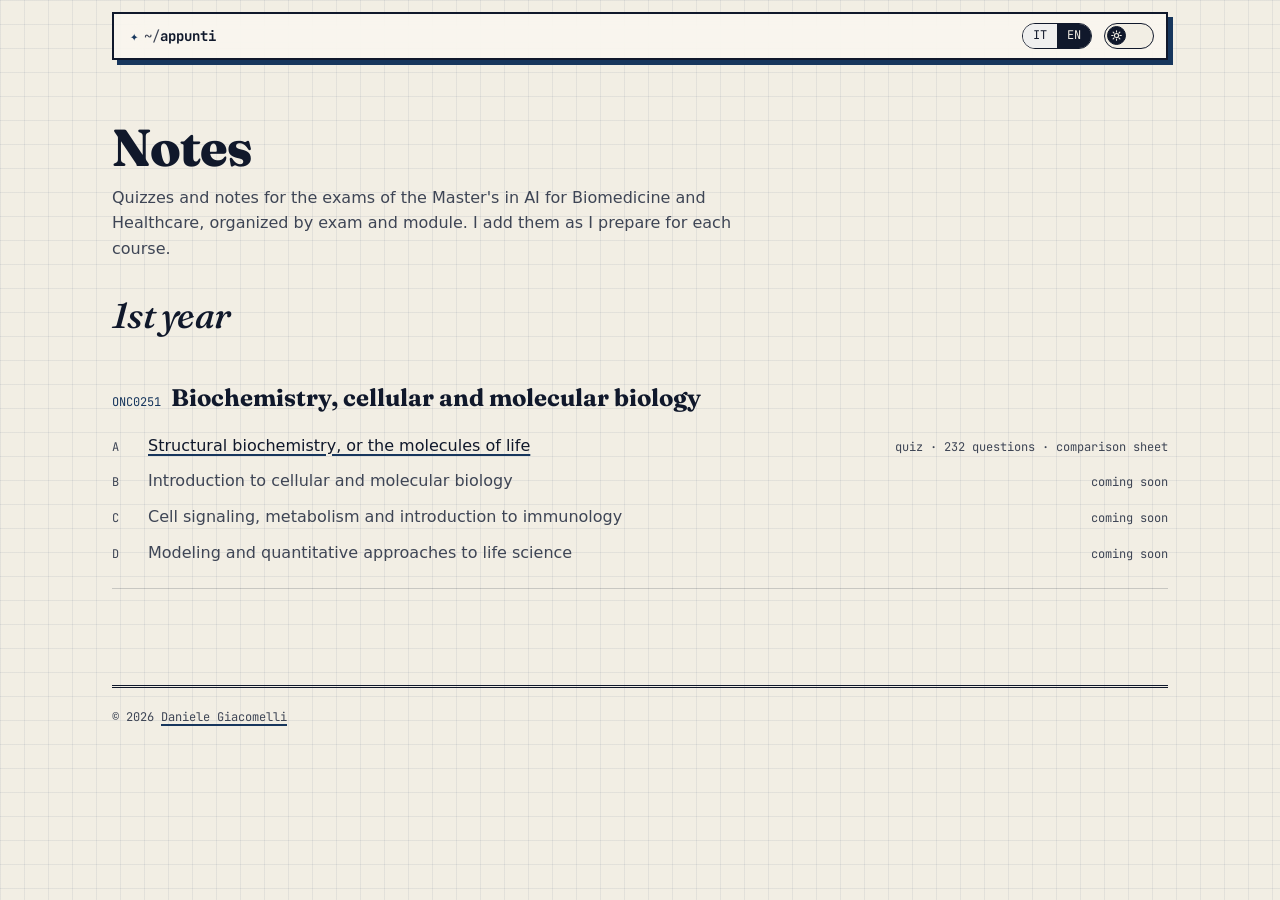
==== commit e840cd13: "Add 110 biochemistry questions covering every concept the quiz missed" ====
--- a/appunti/index.html
+++ b/appunti/index.html
@@ -1,15 +1,15 @@
 <!DOCTYPE html>
-<html lang="it" class="appunti">
+<html lang="it" class="notes">
 <head>
   <meta charset="UTF-8">
   <meta name="viewport" content="width=device-width, initial-scale=1">
   <title data-en="Notes · AI for Biomedicine and Healthcare">Appunti · AI for Biomedicine and Healthcare</title>
   <meta name="description" content="Quiz e appunti per gli esami della magistrale in AI for Biomedicine and Healthcare all'Università di Torino." data-en-content="Quizzes and notes for the exams of the Master's in AI for Biomedicine and Healthcare at the University of Turin.">
   <meta name="color-scheme" content="light dark">
-  <script src="/tema.js?v=2026112407"></script>
-  <script src="/appunti/lingua.js?v=2026112407"></script>
+  <script src="/theme.js?v=2026112413"></script>
+  <script src="/appunti/lang.js?v=2026112413"></script>
   <link rel="canonical" href="https://daniele-giacomelli.github.io/appunti/">
-  <!-- Anteprima per chi condivide il link nei gruppi del corso: in inglese, la lingua del corso -->
+  <!-- Link preview in English, the course language -->
   <meta property="og:type" content="website">
   <meta property="og:site_name" content="Appunti · Notes">
   <meta property="og:title" content="Quizzes and notes · AI for Biomedicine and Healthcare">
@@ -22,24 +22,24 @@
   <meta name="twitter:card" content="summary_large_image">
   <link rel="icon" href="/favicon.svg" type="image/svg+xml">
   <link rel="preload" href="/fonts/JetBrainsMono.woff2" as="font" type="font/woff2" crossorigin>
-  <link rel="stylesheet" href="/style.css?v=2026112407">
+  <link rel="stylesheet" href="/style.css?v=2026112413">
 </head>
 <body>
-  <a class="skip-link" href="#contenuto" data-en="Skip to content">Vai al contenuto</a>
+  <a class="skip-link" href="#content" data-en="Skip to content">Vai al contenuto</a>
   <header class="site-header">
     <nav aria-label="Navigazione" data-en-label="Navigation">
       <a class="brand" href="/appunti/"><span class="brand-star" aria-hidden="true">✦</span><span><span class="dim">~/</span>appunti</span></a>
       <div class="nav-tools">
         <div class="lang-switch" role="group" aria-label="Lingua" data-en-label="Language">
-          <button type="button" data-lingua="it" lang="it" aria-pressed="false">IT</button>
-          <button type="button" data-lingua="en" lang="en" aria-pressed="false">EN</button>
+          <button type="button" data-lang="it" lang="it" aria-pressed="false">IT</button>
+          <button type="button" data-lang="en" lang="en" aria-pressed="false">EN</button>
         </div>
         <button class="theme-toggle" type="button" aria-pressed="false"><span class="sr" data-en="Dark theme">Tema scuro</span><span class="knob" aria-hidden="true"></span></button>
       </div>
     </nav>
   </header>
 
-  <main id="contenuto">
+  <main id="content">
     <section class="hero">
       <h1 class="page-title" data-en="Notes">Appunti</h1>
       <p class="lead" data-en="Quizzes and notes for the exams of the Master's in AI for Biomedicine and Healthcare, organized by exam and module. I add them as I prepare for each course.">
@@ -48,14 +48,14 @@
       </p>
     </section>
 
-    <section id="primo-anno">
+    <section id="first-year">
       <h2 data-en="1st year">1° anno</h2>
 
-      <!-- Per un esame nuovo: copia questo blocco <div class="exam"> -->
+      <!-- New exam: copy this <div class="exam"> block -->
       <div class="exam">
         <h3><span class="code">ONC0251</span>Biochemistry, cellular and molecular biology</h3>
         <ul class="modules">
-          <li><span class="letter">A</span><a href="/appunti/onc0251/a/">Structural biochemistry, or the molecules of life</a><span class="status" data-en="quiz · 122 questions · comparison sheet">quiz · 122 domande · scheda di confronto</span></li>
+          <li><span class="letter">A</span><a href="/appunti/onc0251/a/">Structural biochemistry, or the molecules of life</a><span class="status" data-en="quiz · 232 questions · comparison sheet">quiz · 232 domande · scheda di confronto</span></li>
           <li><span class="letter">B</span><span class="empty">Introduction to cellular and molecular biology</span><span class="status" data-en="coming soon">in arrivo</span></li>
           <li><span class="letter">C</span><span class="empty">Cell signaling, metabolism and introduction to immunology</span><span class="status" data-en="coming soon">in arrivo</span></li>
           <li><span class="letter">D</span><span class="empty">Modeling and quantitative approaches to life science</span><span class="status" data-en="coming soon">in arrivo</span></li>
--- a/style.css
+++ b/style.css
@@ -1,6 +1,4 @@
-/* Font ospitati nel repo (licenze in fonts/): JetBrains Mono per i dettagli "da codice",
-   Fraunces per i titoli da rivista (tratti pieni, leggibile anche in corsivo e nei titoli piccoli).
-   File variabili, sottoinsieme latino */
+/* Self-hosted variable fonts, Latin subset (licenses in fonts/) */
 @font-face {
   font-family: "JetBrains Mono";
   src: url("/fonts/JetBrainsMono.woff2") format("woff2");
@@ -24,13 +22,13 @@
 }
 
 :root {
-  --bg: #f2eee4;            /* carta */
-  --fg: #10182b;            /* inchiostro blu-nero */
-  --muted: #3e4555;         /* almeno 4,5:1 anche sul punto più blu del cielo */
+  --bg: #f2eee4;
+  --fg: #10182b;
+  --muted: #3e4555;         /* at least 4.5:1 even on the bluest part of the sky */
   --line: rgba(16, 24, 43, 0.18);
-  --accent: #17365d;        /* lo stesso blu del CV */
+  --accent: #17365d;        /* the CV's blue */
   --accent-soft: color-mix(in srgb, var(--accent) 14%, transparent);
-  --hot: #d4f23a;           /* lime Y2K, solo per gli evidenziatori */
+  --hot: #d4f23a;           /* highlighters only */
   --chip: #e8e3d6;
   --card: #fbf9f3;
   --ok: #1e7a45;
@@ -39,42 +37,38 @@
   --bad-soft: #f7e3df;
   --holo: linear-gradient(115deg, #c8d4ff, #e6c8ff 28%, #ffd3e6 52%, #c6f2ff 76%, #dcffd6);
   --chrome: linear-gradient(180deg, #ffffff 0%, #d5dae3 42%, #8f98aa 50%, #dfe3ea 62%, #ffffff 100%);
-  /* Ombre piene, pulsanti principali e pulsante del CV: nel tema scuro diventano scuri (vedi sotto) */
-  --ombra: var(--accent);
-  /* Bordi e barre delle finestre: di giorno inchiostro e blu del CV, di notte più morbidi */
-  --bordo: var(--fg);
-  --barra: linear-gradient(90deg, var(--accent), #4f78b0 60%, #9fb7e0);
-  --evidenziatore: color-mix(in srgb, var(--hot) 70%, transparent);
-  --shadow: 6px 6px 0 var(--ombra);
-  --pulsante: var(--fg);
-  --su-pulsante: var(--bg);
-  --oggetto: var(--chrome);
-  --su-oggetto: #10182b;
-  --on-holo: #10182b;       /* testo sopra olografico e lime: sempre scuro */
-  --icona-sole: url("data:image/svg+xml,%3Csvg xmlns='http://www.w3.org/2000/svg' viewBox='0 0 24 24' fill='none' stroke='%23000' stroke-width='2.4' stroke-linecap='round'%3E%3Ccircle cx='12' cy='12' r='4.5'/%3E%3Cpath d='M12 1.5v3M12 19.5v3M1.5 12h3M19.5 12h3M4.6 4.6l2.1 2.1M17.3 17.3l2.1 2.1M4.6 19.4l2.1-2.1M17.3 6.7l2.1-2.1'/%3E%3C/svg%3E");
-  --icona-luna: url("data:image/svg+xml,%3Csvg xmlns='http://www.w3.org/2000/svg' viewBox='0 0 24 24'%3E%3Cpath d='M20.5 14.8A8.8 8.8 0 0 1 9.2 3.5a8.8 8.8 0 1 0 11.3 11.3z'/%3E%3C/svg%3E");
-  /* Cromo chiaro: il nome navy deve restare leggibile anche dove passa sopra la goccia */
+  --drop: var(--accent);
+  --border: var(--fg);
+  --bar: linear-gradient(90deg, var(--accent), #4f78b0 60%, #9fb7e0);
+  --highlighter: color-mix(in srgb, var(--hot) 70%, transparent);
+  --shadow: 6px 6px 0 var(--drop);
+  --button: var(--fg);
+  --on-button: var(--bg);
+  --object: var(--chrome);
+  --on-object: #10182b;
+  --on-holo: #10182b;
+  --sun-icon: url("data:image/svg+xml,%3Csvg xmlns='http://www.w3.org/2000/svg' viewBox='0 0 24 24' fill='none' stroke='%23000' stroke-width='2.4' stroke-linecap='round'%3E%3Ccircle cx='12' cy='12' r='4.5'/%3E%3Cpath d='M12 1.5v3M12 19.5v3M1.5 12h3M19.5 12h3M4.6 4.6l2.1 2.1M17.3 17.3l2.1 2.1M4.6 19.4l2.1-2.1M17.3 6.7l2.1-2.1'/%3E%3C/svg%3E");
+  --moon-icon: url("data:image/svg+xml,%3Csvg xmlns='http://www.w3.org/2000/svg' viewBox='0 0 24 24'%3E%3Cpath d='M20.5 14.8A8.8 8.8 0 0 1 9.2 3.5a8.8 8.8 0 1 0 11.3 11.3z'/%3E%3C/svg%3E");
   --blob-bg:
     radial-gradient(circle at 32% 28%, #ffffff 0 8%, transparent 22%),
     radial-gradient(circle at 70% 75%, #7d889e 0, transparent 40%),
     radial-gradient(circle at 40% 40%, #f6f7fa, #d3d8e1 40%, #a3acbd 70%, #75809a 95%);
   --blob-shadow: inset -18px -24px 40px rgba(16, 24, 43, 0.45), inset 14px 16px 30px rgba(255, 255, 255, 0.7);
-  /* Cielo in due strati: il fondo sfumato resta fermo, sopra scorrono le nuvole.
-     Le nuvole sono rumore SVG "cucibile" (stitchTiles): i riquadri da 1400px si attaccano senza taglio */
-  --cielo-fondo: linear-gradient(180deg, #9dbbe6 0%, #c9d9ee 38%, #ece9e2 78%, #f2eee4 100%);
-  --nuvole: url("data:image/svg+xml,%3Csvg xmlns='http://www.w3.org/2000/svg' width='1400' height='800'%3E%3Cfilter id='c' x='0' y='0' width='100%25' height='100%25' filterUnits='userSpaceOnUse'%3E%3CfeTurbulence type='fractalNoise' baseFrequency='.0045 .011' numOctaves='5' seed='7' stitchTiles='stitch'/%3E%3CfeColorMatrix values='0 0 0 0 1 0 0 0 0 1 0 0 0 0 1 2.2 0 0 0 -1.05'/%3E%3C/filter%3E%3Crect width='100%25' height='100%25' filter='url(%23c)'/%3E%3C/svg%3E") 0 0 / 1400px 800px repeat-x;
+  /* Static gradient underneath, seamless SVG-noise clouds scrolling on top */
+  --sky-base: linear-gradient(180deg, #9dbbe6 0%, #c9d9ee 38%, #ece9e2 78%, #f2eee4 100%);
+  --clouds: url("data:image/svg+xml,%3Csvg xmlns='http://www.w3.org/2000/svg' width='1400' height='800'%3E%3Cfilter id='c' x='0' y='0' width='100%25' height='100%25' filterUnits='userSpaceOnUse'%3E%3CfeTurbulence type='fractalNoise' baseFrequency='.0045 .011' numOctaves='5' seed='7' stitchTiles='stitch'/%3E%3CfeColorMatrix values='0 0 0 0 1 0 0 0 0 1 0 0 0 0 1 2.2 0 0 0 -1.05'/%3E%3C/filter%3E%3Crect width='100%25' height='100%25' filter='url(%23c)'/%3E%3C/svg%3E") 0 0 / 1400px 800px repeat-x;
   color-scheme: light;
   --sans: system-ui, -apple-system, "Segoe UI", Roboto, sans-serif;
   --serif: "Fraunces", Georgia, "Times New Roman", serif;
   --mono: "JetBrains Mono", ui-monospace, "Cascadia Code", "SF Mono", Menlo, Consolas, monospace;
   --wide: 1120px;
-  /* Scala tipografica: sei livelli, più il nome e i titoli di copertina */
-  --t-1: 0.75rem;   /* 12px: etichette, date, tag, note */
-  --t-2: 0.875rem;  /* 14px: menu, dettagli secondari */
-  --t-3: 1rem;      /* 16px: testo */
-  --t-4: 1.125rem;  /* 18px: introduzione */
-  --t-5: 1.5rem;    /* 24px: titoli piccoli */
-  --t-6: clamp(1.75rem, 3vw, 2.25rem); /* 28-36px: titoli di sezione e dei progetti */
+  /* Type scale */
+  --t-1: 0.75rem;   /* 12px */
+  --t-2: 0.875rem;  /* 14px */
+  --t-3: 1rem;      /* 16px */
+  --t-4: 1.125rem;  /* 18px */
+  --t-5: 1.5rem;    /* 24px */
+  --t-6: clamp(1.75rem, 3vw, 2.25rem); /* 28-36px */
 }
 
 * { box-sizing: border-box; }
@@ -84,7 +78,7 @@
   html { scroll-behavior: auto; }
 }
 
-/* Le sezioni non finiscono sotto l'header sticky quando si segue un'ancora */
+/* Keep anchored sections clear of the sticky header */
 section[id] { scroll-margin-top: 92px; }
 
 body {
@@ -94,8 +88,7 @@
   font-family: var(--sans);
   line-height: 1.6;
 }
-/* Sfondo: un cielo fisso dietro a tutto. Il fondo sta su html, le nuvole (o le stelle) su body
-   e scorrono piano da destra a sinistra; con lo spostamento di un riquadro intero il giro è continuo */
+/* Fixed sky: gradient on html, clouds (or stars) on body, looping by one full tile */
 html::before,
 body::before {
   content: "";
@@ -105,24 +98,22 @@
   height: 100%;
   pointer-events: none;
 }
-html::before { z-index: -2; width: 100%; background: var(--cielo-fondo); }
+html::before { z-index: -2; width: 100%; background: var(--sky-base); }
 body::before {
   z-index: -1;
   width: calc(100% + 1400px);
-  background: var(--nuvole);
+  background: var(--clouds);
   -webkit-mask-image: linear-gradient(180deg, #000 280px, transparent 780px);
   mask-image: linear-gradient(180deg, #000 280px, transparent 780px);
-  animation: vento 180s linear infinite;
+  animation: wind 180s linear infinite;
   will-change: transform;
 }
-@keyframes vento { to { transform: translateX(-1400px); } }
-
-
-/* La goccia e gli adesivi possono sporgere dal bordo: niente scroll orizzontale */
+@keyframes wind { to { transform: translateX(-1400px); } }
+
+/* The blob and stickers overflow the edge */
 html, body { overflow-x: clip; }
 
 ::selection { background: var(--hot); color: var(--on-holo); }
-/* Anche le parti che il browser disegna da sé seguono la palette */
 html { scrollbar-color: var(--accent) transparent; }
 input, textarea { caret-color: var(--accent); }
 
@@ -147,13 +138,12 @@
   top: -48px;
   z-index: 60;
   background: var(--card);
-  border: 2px solid var(--bordo);
+  border: 2px solid var(--border);
   padding: 8px 12px;
 }
 .skip-link:focus { top: 12px; }
 
-/* ---------- Testata: una barra di vetro smerigliato sospesa sul cielo,
-   con lo stesso bordo netto e l'ombra piena della finestra e delle schede ---------- */
+/* ---------- Header ---------- */
 .site-header {
   position: sticky;
   top: 12px;
@@ -181,15 +171,15 @@
   background: color-mix(in srgb, var(--card) 72%, transparent);
   -webkit-backdrop-filter: blur(14px) saturate(1.4);
   backdrop-filter: blur(14px) saturate(1.4);
-  border: 2px solid var(--bordo);
-  box-shadow: 5px 5px 0 var(--ombra);
+  border: 2px solid var(--border);
+  box-shadow: 5px 5px 0 var(--drop);
   font-family: var(--mono);
   font-size: var(--t-2);
 }
 
 .brand { display: inline-flex; align-items: baseline; gap: 6px; font-weight: 700; text-decoration: none; white-space: nowrap; }
 
-/* Sotto i 980px le voci del menu non stanno accanto al nome (col percorso della sezione): vanno su una seconda riga */
+/* Below 980px the menu wraps to a second row */
 @media (max-width: 980px) {
   .site-header nav { flex-wrap: wrap; row-gap: 8px; }
   .nav-tools { order: 2; margin-left: auto; }
@@ -201,7 +191,6 @@
 .dim { color: var(--muted); font-weight: 400; }
 .sr { position: absolute; width: 1px; height: 1px; overflow: hidden; clip: rect(0 0 0 0); white-space: nowrap; }
 
-/* Voci del menu come un indice: numero della sezione in apice, evidenziatore lime */
 .nav-links {
   display: flex;
   align-items: center;
@@ -212,37 +201,33 @@
 }
 .nav-links a {
   display: inline-block;
-  padding: 4px 4px; /* almeno 24px di altezza: bersaglio comodo anche al tocco */
+  padding: 4px 4px; /* 24px tap target */
   text-decoration: none;
 }
 .nav-links sup { margin-right: 3px; font-size: 0.65em; color: var(--accent); }
-/* Gli appunti sono un'altra area: etichetta olografica (l'olografico è il colore delle etichette) */
 .nav-links a.tab {
   display: inline-block;
   padding: 3px 9px;
-  border: 1.5px solid var(--bordo);
+  border: 1.5px solid var(--border);
   background: var(--holo);
   color: var(--on-holo);
 }
 
 .nav-tools { display: flex; align-items: center; gap: 12px; }
 
-/* Lingua: pillola a due posizioni */
-.lang-switch { display: inline-flex; border: 1.5px solid var(--bordo); border-radius: 999px; overflow: hidden; }
+.lang-switch { display: inline-flex; border: 1.5px solid var(--border); border-radius: 999px; overflow: hidden; }
 .lang-switch a { padding: 4px 10px; text-decoration: none; font-size: var(--t-1); line-height: 1.3; }
 .lang-switch a[aria-current] { background: var(--fg); color: var(--bg); }
-/* Negli appunti la lingua si cambia sulla stessa pagina: pulsanti invece di link */
 .lang-switch button { padding: 4px 10px; border: 0; color: inherit; font: inherit; font-size: var(--t-1); line-height: 1.3; cursor: pointer; }
 .lang-switch button[aria-pressed="true"] { background: var(--fg); color: var(--bg); }
 
-/* Interruttore del tema: binario olografico, manopola cromata con sole o luna */
 .theme-toggle {
   position: relative;
   flex: none;
   width: 50px;
   height: 26px;
   padding: 0;
-  border: 1.5px solid var(--bordo);
+  border: 1.5px solid var(--border);
   border-radius: 999px;
   background: var(--holo);
   cursor: pointer;
@@ -263,24 +248,22 @@
   line-height: 1;
   transition: transform 0.25s;
 }
-/* Sole e luna disegnati in SVG (non caratteri di testo), con lo stesso tratto */
 .theme-toggle .knob::after {
   content: "";
   width: 11px;
   height: 11px;
   background: #10182b;
-  -webkit-mask: var(--icona-sole) center / contain no-repeat;
-  mask: var(--icona-sole) center / contain no-repeat;
+  -webkit-mask: var(--sun-icon) center / contain no-repeat;
+  mask: var(--sun-icon) center / contain no-repeat;
 }
 .theme-toggle[aria-pressed="true"] { background: #17365d; }
 .theme-toggle[aria-pressed="true"] .knob { transform: translateX(24px); }
 .theme-toggle[aria-pressed="true"] .knob::after {
-  -webkit-mask-image: var(--icona-luna);
-  mask-image: var(--icona-luna);
-}
-
-
-/* ---------- Copertina ---------- */
+  -webkit-mask-image: var(--moon-icon);
+  mask-image: var(--moon-icon);
+}
+
+/* ---------- Cover ---------- */
 .hero { position: relative; padding: 72px 0 40px; }
 .cover { padding-top: 28px; isolation: isolate; }
 
@@ -291,7 +274,7 @@
   gap: 8px 24px;
   margin: 0 0 28px;
   padding-bottom: 10px;
-  border-bottom: 1px solid var(--bordo);
+  border-bottom: 1px solid var(--border);
   font-family: var(--mono);
   font-size: var(--t-1);
   text-transform: uppercase;
@@ -311,14 +294,13 @@
 }
 .name .first, .name .last { display: block; }
 .name .last {
-  white-space: nowrap; /* il cursore resta attaccato al nome */
+  white-space: nowrap;
   font-style: italic;
   font-weight: 500;
   padding-left: 0.55em;
   color: var(--accent);
 }
 
-/* Goccia di metallo liquido che cambia forma dietro al nome */
 .blob {
   position: absolute;
   z-index: -1;
@@ -329,15 +311,14 @@
   background: var(--blob-bg);
   border-radius: 42% 58% 63% 37% / 41% 44% 56% 59%;
   box-shadow: var(--blob-shadow);
-  animation: liquido 14s ease-in-out infinite alternate;
-}
-@keyframes liquido {
+  animation: liquid 14s ease-in-out infinite alternate;
+}
+@keyframes liquid {
   33% { border-radius: 63% 37% 45% 55% / 55% 62% 38% 45%; transform: rotate(18deg) translateY(10px); }
   66% { border-radius: 38% 62% 30% 70% / 60% 35% 65% 40%; transform: rotate(-8deg) translateY(-14px); }
   100% { border-radius: 55% 45% 58% 42% / 35% 55% 45% 65%; transform: rotate(12deg); }
 }
 
-/* Stelline: decorazione ferma */
 .spark {
   position: absolute;
   z-index: 3;
@@ -348,7 +329,6 @@
 .spark:nth-of-type(2) { font-size: 1rem; }
 .spark:nth-of-type(3) { font-size: 2.2rem; }
 
-/* Adesivi: uno olografico rotondo, uno a stella lime */
 .sticker {
   position: absolute;
   z-index: 4;
@@ -369,7 +349,7 @@
   height: 132px;
   border-radius: 50%;
   background: var(--holo);
-  border: 2px solid var(--bordo);
+  border: 2px solid var(--border);
   box-shadow: 4px 4px 0 var(--fg);
   transform: rotate(-12deg);
   right: -12px;
@@ -385,7 +365,6 @@
   right: 26%;
 }
 
-/* Didascalie e finestra "about" sotto il nome */
 .cover-grid {
   display: grid;
   grid-template-columns: 7fr 5fr;
@@ -399,37 +378,36 @@
   gap: 12px 40px;
   margin: 0 0 32px;
   padding: 14px 0;
-  border-top: 1px solid var(--bordo);
-  border-bottom: 1px solid var(--bordo);
+  border-top: 1px solid var(--border);
+  border-bottom: 1px solid var(--border);
   font-family: var(--mono);
   font-size: var(--t-2);
 }
 .cover .meta { flex-direction: column; gap: 0; margin: 0; padding: 0; border-bottom: 0; }
-.cover .meta div { display: grid; grid-template-columns: 90px 1fr; gap: 12px; padding: 10px 0; border-bottom: 1px solid var(--bordo); }
+.cover .meta div { display: grid; grid-template-columns: 90px 1fr; gap: 12px; padding: 10px 0; border-bottom: 1px solid var(--border); }
 .meta dt { color: var(--muted); font-size: var(--t-1); }
 .cover .meta dt { text-transform: uppercase; letter-spacing: 0.1em; padding-top: 2px; }
 .meta dd { margin: 0; }
 
 .lead { font-size: var(--t-4); color: var(--muted); margin: 0; max-width: 62ch; }
 
-/* Finestra di sistema anni 2000 */
 .window {
   position: relative;
   z-index: 4;
   background: var(--card);
-  border: 2px solid var(--bordo);
-  box-shadow: 8px 8px 0 var(--ombra);
+  border: 2px solid var(--border);
+  box-shadow: 8px 8px 0 var(--drop);
 }
 .window-bar {
   display: flex;
   justify-content: space-between;
   align-items: center;
   padding: 5px 8px 5px 12px;
-  background: var(--barra);
+  background: var(--bar);
   color: #fff;
   font-family: var(--mono);
   font-size: var(--t-1);
-  border-bottom: 2px solid var(--bordo);
+  border-bottom: 2px solid var(--border);
 }
 .window-bar i {
   display: inline-block;
@@ -437,20 +415,19 @@
   height: 14px;
   margin-left: 4px;
   background: var(--chrome);
-  border: 1px solid var(--bordo);
+  border: 1px solid var(--border);
 }
 .window .lead { padding: 20px 22px 4px; color: var(--fg); font-size: var(--t-4); }
 
-/* L'azione principale del primo schermo: scrivermi */
 .window-actions { margin: 0; padding: 14px 22px 22px; }
 a.btn { display: inline-block; text-decoration: none; }
 
-/* ---------- Sezioni come pagine di rivista ---------- */
-main { counter-reset: sezione; }
+/* ---------- Sections ---------- */
+main { counter-reset: section; }
 section { padding: 72px 0; }
-main > section[id] { border-top: 3px solid var(--bordo); margin-top: 24px; }
+main > section[id] { border-top: 3px solid var(--border); margin-top: 24px; }
 h2 {
-  counter-increment: sezione;
+  counter-increment: section;
   display: flex;
   align-items: baseline;
   gap: 18px;
@@ -464,38 +441,36 @@
   margin: 0 0 28px;
 }
 h2::before {
-  content: counter(sezione, decimal-leading-zero);
+  content: counter(section, decimal-leading-zero);
   font-style: normal;
   font-weight: 800;
   font-size: 1.9em;
   line-height: 0.8;
   color: transparent;
   -webkit-text-stroke: 1.5px var(--fg);
-  /* Il numero della sezione in cui si è si riempie come un liquido: sale dal basso con una cresta
-     di onde che scorre, e si svuota quando si passa a un'altra sezione (classe messa da script.js) */
-  --livello: 0;
-  --pieno: calc(var(--livello) * 0.89em - 0.09em);
+  /* Current section number fills like a liquid (class set by script.js) */
+  --level: 0;
+  --fill: calc(var(--level) * 0.89em - 0.09em);
   background-image:
     radial-gradient(ellipse 50% 100% at 50% 100%, var(--accent) 96%, transparent 100%),
     linear-gradient(var(--accent), var(--accent));
   background-repeat: repeat-x, no-repeat;
-  background-size: 0.3em 0.09em, 100% max(0em, var(--pieno));
+  background-size: 0.3em 0.09em, 100% max(0em, var(--fill));
   background-position-x: 0, 0;
-  background-position-y: bottom var(--pieno), bottom;
+  background-position-y: bottom var(--fill), bottom;
   -webkit-background-clip: text;
   background-clip: text;
-  transition: --livello 1.2s cubic-bezier(0.5, 0, 0.2, 1);
-}
-section.attuale > h2::before {
-  --livello: 1;
-  animation: onda 0.4s linear 3;
-}
-@keyframes onda { to { background-position-x: 0.3em, 0; } }
-@property --livello { syntax: "<number>"; inherits: false; initial-value: 0; }
-
-/* Il percorso della sezione dopo il nome in alto, con il cursore mentre si scrive */
-.percorso { color: var(--accent); }
-.percorso.scrive::after {
+  transition: --level 1.2s cubic-bezier(0.5, 0, 0.2, 1);
+}
+section.current > h2::before {
+  --level: 1;
+  animation: wave 0.4s linear 3;
+}
+@keyframes wave { to { background-position-x: 0.3em, 0; } }
+@property --level { syntax: "<number>"; inherits: false; initial-value: 0; }
+
+.path { color: var(--accent); }
+.path.typing::after {
   content: "";
   display: inline-block;
   width: 0.5em;
@@ -505,13 +480,12 @@
   background: currentColor;
 }
 
-/* Progetti come articoli */
 .card {
   position: relative;
   padding: 28px 30px 24px;
   margin: 0 0 36px;
   background: var(--card);
-  border: 2px solid var(--bordo);
+  border: 2px solid var(--border);
   box-shadow: var(--shadow);
 }
 .kicker {
@@ -519,7 +493,7 @@
   margin: 0 0 14px;
   padding: 2px 8px;
   background: var(--holo);
-  border: 1px solid var(--bordo);
+  border: 1px solid var(--border);
   font-family: var(--mono);
   font-size: var(--t-1);
   text-transform: uppercase;
@@ -535,13 +509,9 @@
   letter-spacing: -0.015em;
 }
 .card p { margin: 6px 0; }
-/* Una colonna sola: i paragrafi sono brevi e spezzarli in due fa saltare la lettura a metà frase */
 .card .body { max-width: 68ch; }
 
-/* Ogni progetto: titolo ed etichetta a tutta larghezza, sotto la descrizione a sinistra
-   e l'anteprima a destra, sempre della stessa misura. Testo e anteprima partono dalla stessa riga:
-   centrati, con una descrizione corta il testo si staccherebbe dall'etichetta */
-.card.progetto {
+.card.project {
   display: grid;
   grid-template-columns: minmax(0, 1fr) 320px;
   grid-template-areas: "testa testa" "testo anteprima";
@@ -549,21 +519,20 @@
   align-items: start;
   margin-bottom: 28px;
 }
-.progetto .card-head { grid-area: testa; margin-bottom: 8px; }
-.progetto .card-text { grid-area: testo; }
-.progetto .window.shot { grid-area: anteprima; margin: 6px 6px 6px 0; }
-.progetto .tags { margin-top: 4px; }
+.project .card-head { grid-area: testa; margin-bottom: 8px; }
+.project .card-text { grid-area: testo; }
+.project .window.shot { grid-area: anteprima; margin: 6px 6px 6px 0; }
+.project .tags { margin-top: 4px; }
 .window.shot {
   position: relative;
   display: block;
   margin-top: 4px;
   text-decoration: none;
 }
-.window.shot img, .copertina { display: block; width: 100%; height: auto; aspect-ratio: 1200 / 607; }
-
-/* Copertina della tesi disegnata: blu del CV, titolo in Fraunces. Le misure seguono la larghezza della finestra */
+.window.shot img, .thesis-cover { display: block; width: 100%; height: auto; aspect-ratio: 1200 / 607; }
+
 .window.shot { container-type: inline-size; }
-.copertina {
+.thesis-cover {
   display: flex;
   flex-direction: column;
   justify-content: space-between;
@@ -574,14 +543,14 @@
     #17365d;
   color: #fff;
 }
-.copertina .cop-sopra, .copertina .cop-sotto {
+.thesis-cover .cover-top, .thesis-cover .cover-bottom {
   font-family: var(--mono);
   font-size: max(9px, 3.3cqi);
   letter-spacing: 0.08em;
   text-transform: uppercase;
   opacity: 0.85;
 }
-.copertina .cop-titolo {
+.thesis-cover .cover-title {
   font-family: var(--serif);
   font-optical-sizing: auto;
   font-size: 10cqi;
@@ -591,9 +560,8 @@
   letter-spacing: -0.01em;
 }
 
-/* Cosa succede cliccando l'anteprima: compare al passaggio del mouse o col Tab.
-   Sugli schermi touch, dove il passaggio non c'è, resta sempre visibile */
-.azione {
+/* Preview hint: on hover or focus, always visible on touch screens */
+.action {
   position: absolute;
   right: -12px;
   bottom: -14px;
@@ -601,7 +569,7 @@
   padding: 3px 9px;
   background: var(--holo);
   color: var(--on-holo);
-  border: 1.5px solid var(--bordo);
+  border: 1.5px solid var(--border);
   box-shadow: 3px 3px 0 var(--fg);
   font-family: var(--mono);
   font-size: var(--t-1);
@@ -611,13 +579,11 @@
   transition: opacity 0.15s, transform 0.15s;
   pointer-events: none;
 }
-.window.shot:hover .azione,
-.window.shot:focus-visible .azione { opacity: 1; transform: none; }
+.window.shot:hover .action,
+.window.shot:focus-visible .action { opacity: 1; transform: none; }
 @media (hover: none) {
-  .azione { opacity: 1; transform: none; }
-}
-
-
+  .action { opacity: 1; transform: none; }
+}
 
 .card .body::first-letter {
   float: left;
@@ -629,7 +595,6 @@
   color: var(--accent);
 }
 
-/* Tecnologie come adesivi */
 .tags {
   display: flex;
   flex-wrap: wrap;
@@ -642,11 +607,10 @@
   font-family: var(--mono);
   font-size: var(--t-1);
   background: var(--bg);
-  border: 1.5px solid var(--bordo);
+  border: 1.5px solid var(--border);
   padding: 2px 8px;
 }
 
-/* Esperienza come indice di rivista */
 .timeline { list-style: none; padding: 0; margin: 0; }
 .timeline li {
   display: grid;
@@ -666,20 +630,19 @@
 .timeline strong { font-family: var(--serif); font-optical-sizing: auto; font-size: var(--t-5); line-height: 1.2; }
 .timeline p { margin: 4px 0 0; color: var(--muted); }
 
-/* Competenze come annunci */
 .skills {
   list-style: none;
   padding: 0;
   margin: 8px 0 16px;
   display: grid;
   grid-template-columns: repeat(auto-fit, minmax(240px, 1fr));
-  border-top: 2px solid var(--bordo);
-  border-left: 2px solid var(--bordo);
+  border-top: 2px solid var(--border);
+  border-left: 2px solid var(--border);
 }
 .skills li {
   padding: 16px 18px;
-  border-right: 2px solid var(--bordo);
-  border-bottom: 2px solid var(--bordo);
+  border-right: 2px solid var(--border);
+  border-bottom: 2px solid var(--border);
   background: var(--card);
 }
 .skills strong {
@@ -694,7 +657,6 @@
 }
 .note { font-family: var(--mono); font-size: var(--t-1); color: var(--muted); }
 
-/* Contatti: citazione in evidenza e link grandi */
 .availability {
   margin: 0 0 28px;
   padding-left: 22px;
@@ -710,21 +672,20 @@
 .links { list-style: none; padding: 0; margin: 16px 0 0; display: flex; flex-wrap: wrap; align-items: center; gap: 16px 32px; }
 .links a { font-family: var(--serif); font-style: italic; font-size: var(--t-5); }
 .links .dim { font-family: var(--mono); font-size: var(--t-1); }
-/* Il CV è un pulsante secondario: stesso rettangolo dei pulsanti, in cromo (il cromo è il colore degli oggetti) */
 .links a[download] {
   display: inline-block;
   padding: 9px 18px;
-  background: var(--oggetto);
-  border: 2px solid var(--bordo);
+  background: var(--object);
+  border: 2px solid var(--border);
   font-family: var(--mono);
   font-style: normal;
   font-size: var(--t-2);
   font-weight: 700;
   text-decoration: none;
-  color: var(--su-oggetto);
-}
-
-/* ---------- Contatti: a sinistra disponibilità e link, a destra il modulo come finestra ---------- */
+  color: var(--on-object);
+}
+
+/* ---------- Contact ---------- */
 .contact-grid {
   display: grid;
   grid-template-columns: 5fr 6fr;
@@ -747,13 +708,13 @@
   font: inherit;
   color: var(--fg);
   background: var(--bg);
-  border: 2px solid var(--bordo);
+  border: 2px solid var(--border);
   border-radius: 0;
   transition: box-shadow 0.15s;
 }
 .field textarea { resize: vertical; min-height: 120px; }
 .field input:focus-visible,
-.field textarea:focus-visible { outline: none; box-shadow: 4px 4px 0 var(--ombra); }
+.field textarea:focus-visible { outline: none; box-shadow: 4px 4px 0 var(--drop); }
 .field [aria-invalid="true"] { border-color: var(--bad); box-shadow: 4px 4px 0 var(--bad); }
 .field-error { margin: 0; min-height: 0; font-size: var(--t-2); color: var(--bad); }
 .field-error:empty { display: none; }
@@ -763,8 +724,8 @@
 .contact-actions .btn { min-height: 44px; }
 .btn:disabled { cursor: progress; }
 .form-status { margin: 0; font-weight: 600; }
-.form-status[data-tipo="ok"] { color: var(--ok); }
-.form-status[data-tipo="errore"] { color: var(--bad); }
+.form-status[data-kind="ok"] { color: var(--ok); }
+.form-status[data-kind="error"] { color: var(--bad); }
 
 .site-footer {
   font-family: var(--mono);
@@ -773,11 +734,10 @@
   padding-bottom: 40px;
   margin-top: 24px;
 }
-/* La doppia riga resta allineata al testo, non al bordo con il padding */
 .site-footer::before { content: ""; display: block; border-top: 3px double var(--fg); margin-bottom: 20px; }
 .site-footer p { margin: 0 0 4px; }
 
-/* ---------- Cursore, senso di ragno, filo, messaggio segreto ---------- */
+/* ---------- Caret, spider, thread, secret toast ---------- */
 .caret {
   position: relative;
   display: inline-block;
@@ -787,7 +747,6 @@
   vertical-align: -0.02em;
   cursor: pointer;
 }
-/* Il blocco lampeggia; il "senso di ragno" sopra no */
 .caret::before {
   content: "";
   position: absolute;
@@ -797,15 +756,13 @@
 }
 @keyframes blink { 50% { opacity: 0; } }
 
-/* Cliccato, il cursore diventa una chiave */
-.caret.chiave::before {
+.caret.key::before {
   -webkit-mask: url("data:image/svg+xml,%3Csvg xmlns='http://www.w3.org/2000/svg' viewBox='0 0 10 20'%3E%3Cpath fill-rule='evenodd' d='M5 .5a3.5 3.5 0 1 1 0 7 3.5 3.5 0 1 1 0-7zm0 2a1.5 1.5 0 1 0 0 3 1.5 1.5 0 1 0 0-3z'/%3E%3Cpath d='M4 7h2v12.5H4zM6 14h3v1.6H6zM6 17h2.2v1.6H6z'/%3E%3C/svg%3E") center / contain no-repeat;
   mask: url("data:image/svg+xml,%3Csvg xmlns='http://www.w3.org/2000/svg' viewBox='0 0 10 20'%3E%3Cpath fill-rule='evenodd' d='M5 .5a3.5 3.5 0 1 1 0 7 3.5 3.5 0 1 1 0-7zm0 2a1.5 1.5 0 1 0 0 3 1.5 1.5 0 1 0 0-3z'/%3E%3Cpath d='M4 7h2v12.5H4zM6 14h3v1.6H6zM6 17h2.2v1.6H6z'/%3E%3C/svg%3E") center / contain no-repeat;
   animation: none;
 }
 
-/* "Senso di ragno": tre trattini che vibrano sopra il cursore quando si passa sul nome */
-.senso {
+.sense {
   position: absolute;
   left: 0;
   bottom: 100%;
@@ -819,26 +776,23 @@
   opacity: 0;
   transition: opacity 0.15s;
 }
-.hero h1:hover .senso {
+.hero h1:hover .sense {
   opacity: 1;
-  animation: vibra 0.12s linear 4 alternate;
-}
-@keyframes vibra { to { transform: translateX(1.5px); } }
-
-/* Il filo: scende dall'alto a lato della pagina man mano che si scorre */
-.filo {
+  animation: shake 0.12s linear 4 alternate;
+}
+@keyframes shake { to { transform: translateX(1.5px); } }
+
+.thread {
   position: fixed;
   z-index: 45;
   top: 0;
   left: calc(50% + var(--wide) / 2 + 8px);
   width: 1px;
-  height: calc(48px + var(--avanzamento, 0) * (100vh - 96px));
+  height: calc(48px + var(--progress, 0) * (100vh - 96px));
   background: color-mix(in srgb, var(--fg) 45%, transparent);
   pointer-events: none;
 }
-/* Il ragnetto in fondo al filo. Avvicinandosi col mouse gli spunta il senso di ragno (???);
-   cliccato tira fuori le zampe, diventa rosso e dice la sua frase, poi torna com'era */
-.ragno {
+.spider {
   position: absolute;
   left: -13.5px;
   bottom: -18px;
@@ -850,14 +804,14 @@
   cursor: pointer;
   pointer-events: auto;
 }
-.ragno svg { display: block; width: 100%; height: 100%; overflow: visible; }
-.ragno .corpo {
+.spider svg { display: block; width: 100%; height: 100%; overflow: visible; }
+.spider .spider-body {
   fill: var(--accent);
   stroke: var(--hot);
   stroke-width: 2;
   transition: fill 0.2s, stroke 0.2s;
 }
-.ragno .zampe {
+.spider .legs {
   fill: none;
   stroke: var(--fg);
   stroke-width: 1.3;
@@ -868,7 +822,7 @@
   opacity: 0;
   transition: transform 0.25s cubic-bezier(0.3, 1.6, 0.5, 1), opacity 0.15s;
 }
-.ragno-senso {
+.spider-sense {
   position: absolute;
   left: 50%;
   bottom: 100%;
@@ -882,20 +836,19 @@
   transform: translateX(-50%);
   transition: opacity 0.15s;
 }
-.ragno.vicino .ragno-senso,
-.ragno:focus-visible .ragno-senso {
+.spider.near .spider-sense,
+.spider:focus-visible .spider-sense {
   opacity: 1;
-  animation: vibra-senso 0.12s linear 4 alternate;
-}
-@keyframes vibra-senso { to { transform: translateX(calc(-50% + 1.5px)); } }
-.ragno.attivo .corpo { fill: #d3202f; stroke: var(--accent); }
-.ragno.attivo .zampe { transform: none; opacity: 1; }
-.ragno.attivo .ragno-senso { opacity: 0; }
+  animation: shake-sense 0.12s linear 4 alternate;
+}
+@keyframes shake-sense { to { transform: translateX(calc(-50% + 1.5px)); } }
+.spider.active .spider-body { fill: #d3202f; stroke: var(--accent); }
+.spider.active .legs { transform: none; opacity: 1; }
+.spider.active .spider-sense { opacity: 0; }
 @media (max-width: 1200px) {
-  .filo { display: none; }
-}
-
-/* Messaggio che appare quando il cursore diventa una chiave */
+  .thread { display: none; }
+}
+
 .secret {
   position: fixed;
   left: 50%;
@@ -904,9 +857,9 @@
   max-width: calc(100% - 32px);
   margin: 0;
   padding: 12px 18px;
-  background: var(--pulsante);
-  color: var(--su-pulsante);
-  border: 2px solid var(--pulsante);
+  background: var(--button);
+  color: var(--on-button);
+  border: 2px solid var(--button);
   box-shadow: 4px 4px 0 var(--hot);
   font-family: var(--mono);
   font-size: var(--t-2);
@@ -915,9 +868,9 @@
   transform: translate(-50%, 12px);
   transition: opacity 0.3s, transform 0.3s;
 }
-.secret.visibile { opacity: 1; transform: translate(-50%, 0); }
-
-/* ---------- Appunti: elenco degli esami e dei moduli ---------- */
+.secret.visible { opacity: 1; transform: translate(-50%, 0); }
+
+/* ---------- Notes: exam list ---------- */
 .hero .page-title {
   font-family: var(--serif);
   font-optical-sizing: auto;
@@ -943,9 +896,9 @@
   font-family: var(--mono);
   font-size: var(--t-2);
   font-weight: 700;
-  background: var(--pulsante);
-  color: var(--su-pulsante);
-  border: 2px solid var(--pulsante);
+  background: var(--button);
+  color: var(--on-button);
+  border: 2px solid var(--button);
   padding: 9px 18px;
   cursor: pointer;
 }
@@ -963,7 +916,7 @@
   width: 100%;
   text-align: left;
   background: var(--card);
-  border: 2px solid var(--bordo);
+  border: 2px solid var(--border);
   padding: 11px 14px;
   margin: 10px 0;
   font: inherit;
@@ -972,8 +925,8 @@
 }
 .ans .l { flex: none; font-family: var(--mono); font-size: var(--t-1); color: var(--muted); }
 .ans.sel { background: var(--holo); }
-.ans.ok { border-color: var(--ok); background: var(--ok-soft); --ombra-blocco: var(--ok); --h: 4px; }
-.ans.bad { border-color: var(--bad); background: var(--bad-soft); --ombra-blocco: var(--bad); --h: 4px; }
+.ans.ok { border-color: var(--ok); background: var(--ok-soft); --block-drop: var(--ok); --h: 4px; }
+.ans.bad { border-color: var(--bad); background: var(--bad-soft); --block-drop: var(--bad); --h: 4px; }
 .ans:disabled { cursor: default; }
 .quiz-fb { min-height: 1.6em; margin: 10px 0 0; font-weight: 600; }
 .quiz-fb.ok, .quiz-rev .ok { color: var(--ok); }
@@ -984,27 +937,7 @@
 .quiz-rev { padding: 12px 0; border-bottom: 1px dashed var(--fg); }
 .quiz-rev p { margin: 0 0 4px; }
 
-
-
-/* Simula un test: chiuso finché non serve */
-.quiz-test { margin: 36px 0 0; border-top: 1.5px solid var(--bordo); border-bottom: 1.5px solid var(--bordo); }
-.quiz-test summary { padding: 14px 0; cursor: pointer; font-family: var(--serif); font-size: var(--t-4); font-weight: 600; list-style: none; }
-.quiz-test summary::-webkit-details-marker { display: none; }
-.quiz-test summary::after { content: "+"; float: right; font-family: var(--mono); color: var(--accent); }
-.quiz-test[open] summary::after { content: "−"; }
-.quiz-test-corpo { padding: 0 0 20px; display: grid; gap: 12px; justify-items: start; }
-.quiz-test-corpo .quiz-actions { margin: 4px 0 0; }
-.quiz-test-nota { margin: 0; font-size: var(--t-2); color: var(--muted); }
-/* Scelte del test e della modalità: una sola attiva per gruppo */
-.seg { display: flex; flex-wrap: wrap; gap: 6px; }
-.seg button { padding: 6px 12px; background: var(--card); border: 1.5px solid var(--bordo); font: inherit; font-size: var(--t-2); color: inherit; cursor: pointer; }
-.seg button span { color: var(--muted); margin-left: 4px; }
-.seg button[aria-pressed="true"] { background: var(--fg); border-color: var(--fg); color: var(--bg); }
-.seg button[aria-pressed="true"] span { color: inherit; opacity: 0.75; }
-.seg button:not([aria-pressed="true"]):hover { background: color-mix(in srgb, var(--accent) 10%, var(--card)); }
-.quiz-azzera { margin: 28px 0 0; font-size: var(--t-2); color: var(--muted); }
-
-/* ---------- Pagina 404 ---------- */
+/* ---------- 404 ---------- */
 .not-found { padding: 80px 0 40px; }
 .not-found h1 {
   font-family: var(--serif);
@@ -1020,24 +953,24 @@
 .not-found .links { margin-top: 24px; }
 .not-found .links a { font-family: var(--mono); font-style: normal; font-size: 1rem; }
 
-/* ---------- Movimento ridotto ---------- */
+/* ---------- Reduced motion ---------- */
 @media (prefers-reduced-motion: reduce) {
   .caret::before,
-  .hero h1:hover .senso,
-  .ragno.vicino .ragno-senso,
-  .ragno:focus-visible .ragno-senso,
-  section.attuale > h2::before,
+  .hero h1:hover .sense,
+  .spider.near .spider-sense,
+  .spider:focus-visible .spider-sense,
+  section.current > h2::before,
   .blob,
   .spark,
   body::before { animation: none; }
-  .theme-toggle .knob, .brand-star, .azione, .ragno .zampe, h2::before { transition: none; }
-}
-
-/* ---------- Schermi stretti ---------- */
+  .theme-toggle .knob, .brand-star, .action, .spider .legs, h2::before { transition: none; }
+}
+
+/* ---------- Narrow screens ---------- */
 @media (max-width: 860px) {
   .cover-grid { grid-template-columns: 1fr; gap: 28px; }
   .contact-grid { grid-template-columns: 1fr; }
-  .card.progetto { grid-template-columns: minmax(0, 1fr) 260px; column-gap: 24px; }
+  .card.project { grid-template-columns: minmax(0, 1fr) 260px; column-gap: 24px; }
   .blob { width: 56vw; right: -18vw; top: 70px; }
   .sticker-holo { width: 104px; height: 104px; font-size: 0.6rem; }
   .sticker-star { width: 92px; height: 92px; font-size: 0.62rem; }
@@ -1047,24 +980,21 @@
   main,
   .site-footer { padding-left: 16px; padding-right: 16px; }
   .site-header { top: 8px; margin: 8px 0; padding: 0 10px; }
-  /* Su telefono il percorso farebbe andare a capo i pulsanti e l'intestazione cambierebbe altezza scorrendo */
-  .percorso { display: none; }
+  /* On phones the typed path would wrap the header buttons */
+  .path { display: none; }
   .hero { padding-top: 48px; }
   section { padding: 48px 0; }
-  /* Il titolo ufficiale della tesi è lungo: su telefono scende a 18px per restare compatto */
   .card h3, .availability { font-size: var(--t-4); }
   .cover { padding-top: 20px; }
   .issue { font-size: var(--t-1); }
   .sticker-star { width: 74px; height: 74px; font-size: 0.55rem; top: 34px; right: -4px; }
   .sticker-holo { right: -4px; bottom: -48px; }
   .name .last { padding-left: 0.25em; }
-  .window { box-shadow: 5px 5px 0 var(--ombra); }
-  .card { padding: 22px 18px 18px; box-shadow: 4px 4px 0 var(--ombra); }
-  /* Su telefono: titolo, anteprima, poi il testo */
-  .card.progetto { grid-template-columns: 1fr; grid-template-areas: "testa" "anteprima" "testo"; row-gap: 18px; }
+  .window { box-shadow: 5px 5px 0 var(--drop); }
+  .card { padding: 22px 18px 18px; box-shadow: 4px 4px 0 var(--drop); }
+  .card.project { grid-template-columns: 1fr; grid-template-areas: "testa" "anteprima" "testo"; row-gap: 18px; }
   .timeline li { grid-template-columns: 1fr; gap: 2px; }
-  /* Riga 1: nome e strumenti; riga 2: le voci del menu */
-  .site-header nav { flex-wrap: wrap; row-gap: 8px; padding: 8px 10px; box-shadow: 4px 4px 0 var(--ombra); }
+  .site-header nav { flex-wrap: wrap; row-gap: 8px; padding: 8px 10px; box-shadow: 4px 4px 0 var(--drop); }
   .nav-tools { order: 2; margin-left: auto; }
   .nav-links { order: 3; width: 100%; margin: 0; flex-wrap: wrap; gap: 6px 10px; font-size: var(--t-1); }
   section[id] { scroll-margin-top: 124px; }
@@ -1072,46 +1002,43 @@
   .links a { font-size: var(--t-5); }
 }
 
-/* Testo sopra superfici olografiche o lime: scuro anche nel tema scuro.
-   Sta in fondo perché deve vincere sui colori delle regole sopra */
+/* Text on holo or lime stays dark in both themes; last so it wins */
 .kicker,
 .ans.sel, .ans.sel .l, .sticker { color: var(--on-holo); }
 
-/* ---------- Tema scuro: rivista stampata su carta blu notte ----------
-   Vale quando lo chiede il sistema (salvo scelta "chiaro" con l'interruttore)
-   oppure quando lo si sceglie a mano. I valori sono gli stessi nei due blocchi. */
+/* ---------- Dark theme ----------
+   Applies with the system preference (unless light was chosen) or when chosen by hand.
+   Both blocks hold the same values. */
 @media (prefers-color-scheme: dark) {
   :root:not([data-theme="light"]) {
     --bg: #0c1120;
-    /* Testo un filo meno bianco: resta oltre 13:1 sul fondo ma abbaglia meno */
+    /* ~13:1, slightly softer than white */
     --fg: #d3d9e6;
     --muted: #a1a9bb;
     --line: rgba(236, 239, 246, 0.2);
-    /* Il navy su fondo scuro non si leggerebbe: stessa tinta, più chiara */
     --accent: #90b4e6;
     --chip: #18203a;
     --card: #131a30;
-    --ombra: #2c4c80;
-    --bordo: #5a6a90;
-    --barra: linear-gradient(90deg, #1d3a66, #2b4f86 60%, #3b5f96);
-    /* Di notte il lime sotto il testo chiaro non si leggerebbe: evidenziatore blu */
-    --evidenziatore: #2c4c80;
-    --pulsante: #24467a;
-    --su-pulsante: #d3d9e6;
-    --oggetto: linear-gradient(180deg, #33415f 0%, #1c2540 46%, #141b2f 52%, #26304d 100%);
-    --su-oggetto: #d3d9e6;
+    --drop: #2c4c80;
+    --border: #5a6a90;
+    --bar: linear-gradient(90deg, #1d3a66, #2b4f86 60%, #3b5f96);
+    /* Blue highlighter: lime would make light text unreadable */
+    --highlighter: #2c4c80;
+    --button: #24467a;
+    --on-button: #d3d9e6;
+    --object: linear-gradient(180deg, #33415f 0%, #1c2540 46%, #141b2f 52%, #26304d 100%);
+    --on-object: #d3d9e6;
     --ok: #6fcf92;
     --ok-soft: #16301f;
     --bad: #f08a80;
     --bad-soft: #3a1c19;
-    /* Goccia color grafite, così il nome azzurro resta leggibile sopra */
     --blob-bg:
       radial-gradient(circle at 32% 28%, #9aa6bf 0 6%, transparent 20%),
       radial-gradient(circle at 40% 40%, #3a4560, #1d2640 45%, #0f1528 80%);
     --blob-shadow: inset -18px -24px 40px rgba(0, 0, 0, 0.5), inset 10px 12px 24px rgba(160, 180, 220, 0.35);
-    /* Di notte il cielo diventa stellato; le misure dei riquadri dividono 1400px, così lo scorrimento non scatta */
-    --cielo-fondo: linear-gradient(180deg, #03060f 0%, #0a1226 45%, #0c1120 100%);
-    --nuvole:
+    /* Starry sky; tile sizes divide 1400px so the loop doesn't jump */
+    --sky-base: linear-gradient(180deg, #03060f 0%, #0a1226 45%, #0c1120 100%);
+    --clouds:
       radial-gradient(1px 1px at 20px 30px, #fff, transparent) 0 0 / 175px 170px,
       radial-gradient(1.5px 1.5px at 120px 90px, #dfe8ff, transparent) 0 0 / 280px 230px,
       radial-gradient(1px 1px at 70px 150px, #fff8, transparent) 0 0 / 140px 200px,
@@ -1121,22 +1048,22 @@
 }
 :root[data-theme="dark"] {
   --bg: #0c1120;
-  /* Testo un filo meno bianco: resta oltre 13:1 sul fondo ma abbaglia meno */
+  /* ~13:1, slightly softer than white */
   --fg: #d3d9e6;
   --muted: #a1a9bb;
   --line: rgba(236, 239, 246, 0.2);
   --accent: #90b4e6;
   --chip: #18203a;
   --card: #131a30;
-  --ombra: #2c4c80;
-  --bordo: #5a6a90;
-  --barra: linear-gradient(90deg, #1d3a66, #2b4f86 60%, #3b5f96);
-  /* Di notte il lime sotto il testo chiaro non si leggerebbe: evidenziatore blu */
-  --evidenziatore: #2c4c80;
-  --pulsante: #24467a;
-  --su-pulsante: #d3d9e6;
-  --oggetto: linear-gradient(180deg, #33415f 0%, #1c2540 46%, #141b2f 52%, #26304d 100%);
-  --su-oggetto: #d3d9e6;
+  --drop: #2c4c80;
+  --border: #5a6a90;
+  --bar: linear-gradient(90deg, #1d3a66, #2b4f86 60%, #3b5f96);
+  /* Blue highlighter: lime would make light text unreadable */
+  --highlighter: #2c4c80;
+  --button: #24467a;
+  --on-button: #d3d9e6;
+  --object: linear-gradient(180deg, #33415f 0%, #1c2540 46%, #141b2f 52%, #26304d 100%);
+  --on-object: #d3d9e6;
   --ok: #6fcf92;
   --ok-soft: #16301f;
   --bad: #f08a80;
@@ -1145,9 +1072,9 @@
     radial-gradient(circle at 32% 28%, #9aa6bf 0 6%, transparent 20%),
     radial-gradient(circle at 40% 40%, #3a4560, #1d2640 45%, #0f1528 80%);
   --blob-shadow: inset -18px -24px 40px rgba(0, 0, 0, 0.5), inset 10px 12px 24px rgba(160, 180, 220, 0.35);
-  /* Di notte il cielo diventa stellato; le misure dei riquadri dividono 1400px, così lo scorrimento non scatta */
-  --cielo-fondo: linear-gradient(180deg, #03060f 0%, #0a1226 45%, #0c1120 100%);
-  --nuvole:
+  /* Starry sky; tile sizes divide 1400px so the loop doesn't jump */
+  --sky-base: linear-gradient(180deg, #03060f 0%, #0a1226 45%, #0c1120 100%);
+  --clouds:
     radial-gradient(1px 1px at 20px 30px, #fff, transparent) 0 0 / 175px 170px,
     radial-gradient(1.5px 1.5px at 120px 90px, #dfe8ff, transparent) 0 0 / 280px 230px,
     radial-gradient(1px 1px at 70px 150px, #fff8, transparent) 0 0 / 140px 200px,
@@ -1155,17 +1082,14 @@
   color-scheme: dark;
 }
 
-
-/* ---------- Interazioni: due soli gesti per tutto il sito e gli appunti ----------
-   1. Blocchi (pulsanti, CV, anteprime, scelte e risposte del quiz, scheda degli appunti): poggiano sulla
-      loro ombra; al passaggio si sollevano di 2px, al clic affondano di al massimo 3px (i blocchi alti
-      non arrivano a terra) e tornano su con un rimbalzo leggero. Su touch il passaggio non c'è: resta la pressione.
-   2. Testo (link, voci del menu, lingua, "Esci"): l'evidenziatore si stende da sinistra a destra. */
+/* ---------- Interactions ----------
+   Blocks rest on their shadow: lift 2px on hover, sink up to 3px on press, spring back.
+   Text links: the highlighter sweeps in from the left. */
 .btn, .links a[download], .window.shot, .ans, .nav-links a.tab {
-  --molla: cubic-bezier(0.34, 1.3, 0.64, 1);
-  --affondo: clamp(1px, var(--h), 3px);
-  box-shadow: var(--h) var(--h) 0 var(--ombra-blocco, var(--ombra));
-  transition: transform 0.28s var(--molla), box-shadow 0.28s var(--molla), background-color 0.15s;
+  --spring: cubic-bezier(0.34, 1.3, 0.64, 1);
+  --press-depth: clamp(1px, var(--h), 3px);
+  box-shadow: var(--h) var(--h) 0 var(--block-drop, var(--drop));
+  transition: transform 0.28s var(--spring), box-shadow 0.28s var(--spring), background-color 0.15s;
 }
 .btn, .links a[download] { --h: 3px; }
 .window.shot { --h: 8px; }
@@ -1174,21 +1098,21 @@
 @media (hover: hover) {
   :is(.btn, .links a[download], .window.shot, .ans, .nav-links a.tab):hover:not(:disabled) {
     transform: translate(-2px, -2px);
-    box-shadow: calc(var(--h) + 2px) calc(var(--h) + 2px) 0 var(--ombra-blocco, var(--ombra));
+    box-shadow: calc(var(--h) + 2px) calc(var(--h) + 2px) 0 var(--block-drop, var(--drop));
   }
 }
 :is(.btn, .links a[download], .window.shot, .ans, .nav-links a.tab):focus-visible {
   transform: translate(-2px, -2px);
-  box-shadow: calc(var(--h) + 2px) calc(var(--h) + 2px) 0 var(--ombra-blocco, var(--ombra));
+  box-shadow: calc(var(--h) + 2px) calc(var(--h) + 2px) 0 var(--block-drop, var(--drop));
 }
 :is(.btn, .links a[download], .window.shot, .ans, .nav-links a.tab):active:not(:disabled) {
-  transform: translate(var(--affondo), var(--affondo));
-  box-shadow: max(0px, var(--h) - var(--affondo)) max(0px, var(--h) - var(--affondo)) 0 var(--ombra-blocco, var(--ombra));
+  transform: translate(var(--press-depth), var(--press-depth));
+  box-shadow: max(0px, var(--h) - var(--press-depth)) max(0px, var(--h) - var(--press-depth)) 0 var(--block-drop, var(--drop));
   transition: transform 0.1s ease-out, box-shadow 0.1s ease-out;
 }
 
 a:not([class]):not([download]), .lang-switch a, .lang-switch button, .link {
-  background-image: linear-gradient(var(--evidenziatore), var(--evidenziatore));
+  background-image: linear-gradient(var(--highlighter), var(--highlighter));
   background-repeat: no-repeat;
   background-position: left center;
   background-size: 0% 100%;
@@ -1196,10 +1120,9 @@
 }
 :is(a:not([class]):not([download]), .lang-switch a, .lang-switch button, .link):is(:hover, :focus-visible),
 .nav-links a[aria-current] { background-size: 100% 100%; }
-/* Sotto l'evidenziatore il testo torna a pieno colore: un link grigio sul blu notturno non si leggerebbe */
+/* Full-color text under the highlighter */
 :is(a:not([class]):not([download]), .lang-switch a, .lang-switch button:not([aria-pressed="true"]), .link):is(:hover, :focus-visible) { color: var(--fg); }
 
-/* L'interruttore del tema: la manopola scorre con la stessa molla e si schiaccia al clic */
 .theme-toggle .knob { transition: transform 0.3s cubic-bezier(0.34, 1.3, 0.64, 1), scale 0.12s ease-out; }
 .theme-toggle:active .knob { scale: 0.9; }
 
@@ -1209,80 +1132,80 @@
   :is(.btn, .links a[download], .window.shot, .ans, .nav-links a.tab):is(:hover, :focus-visible, :active) { transform: none; }
 }
 
-/* ---------- Appunti: ordine da strumento, personalità del sito ----------
-   La disposizione viene da design-taste-frontend (achromatic-ledger: conti, compito d'esame e pannelli sulla
-   griglia, colore solo sui dati); colori, caratteri, barra in alto, pulsanti e ombre sono quelli del sito */
-.appunti {
-  --superficie: var(--card);
-  --sopra: color-mix(in srgb, var(--accent) 6%, var(--card));
-  --bordo-app: var(--bordo);
-  --riga-app: var(--line);
-  --inchiostro: var(--fg);
-  --grigio: var(--muted);
-  --tinta: var(--accent);
-  --tinta-chiara: color-mix(in srgb, var(--accent) 28%, var(--card));
-  --scelta: color-mix(in srgb, var(--accent) 12%, var(--card));
-}
-/* Il foglio a quadretti, leggero */
-.appunti::before {
-  --riga: color-mix(in srgb, var(--accent) 7%, transparent);
+/* ---------- Notes pages ---------- */
+.notes {
+  --surface: var(--card);
+  --hover-bg: color-mix(in srgb, var(--accent) 6%, var(--card));
+  --notes-border: var(--border);
+  --rule: var(--line);
+  --ink: var(--fg);
+  --subtle: var(--muted);
+  --tint: var(--accent);
+  --tint-soft: color-mix(in srgb, var(--accent) 28%, var(--card));
+  --selected: color-mix(in srgb, var(--accent) 12%, var(--card));
+}
+/* Grid paper */
+.notes::before {
+  --grid-line: color-mix(in srgb, var(--accent) 7%, transparent);
   background:
-    linear-gradient(var(--riga) 1px, transparent 1px) 0 0 / 24px 24px,
-    linear-gradient(90deg, var(--riga) 1px, transparent 1px) 0 0 / 24px 24px,
+    linear-gradient(var(--grid-line) 1px, transparent 1px) 0 0 / 24px 24px,
+    linear-gradient(90deg, var(--grid-line) 1px, transparent 1px) 0 0 / 24px 24px,
     var(--bg);
 }
-.appunti body::before { display: none; }
-/* L'interruttore del tema piatto, senza olografico né cromo (come chiesto per gli appunti) */
-.appunti .theme-toggle { background: var(--bg); }
-.appunti .theme-toggle .knob { background: var(--fg); border-color: var(--fg); }
-.appunti .theme-toggle .knob::after { background: var(--bg); }
-
-/* Titolo: Fraunces come nel resto del sito */
-.appunti .hero { padding: 48px 0 28px; }
-.appunti .hero .page-title { font-size: clamp(2.25rem, 5vw, 3.25rem); line-height: 1.05; letter-spacing: -0.02em; margin: 0; }
-.appunti .hero .lead { margin: 10px 0 0; font-family: var(--sans); font-size: 1rem; color: var(--grigio); }
-.appunti main > section[id] { border-top: 0; margin-top: 0; padding-top: 8px; }
-.appunti h2::before { content: none; }
-.appunti .note { font-family: var(--sans); font-size: 0.875rem; }
-.appunti .site-footer { color: var(--grigio); }
-
-/* Pulsanti: quelli del sito. Nei pannelli stretti occupano tutta la larghezza */
-.appunti .link { font-size: 0.875rem; }
-.appunti .check { font-size: 0.875rem; }
-.appunti .check input { accent-color: var(--accent); }
-
-/* La pagina iniziale: griglia a 12 colonne, gutter 16px.
-   Righe: 3+3+3+3 (i conti), 9+3 (compito e ripasso), 6+6 (test e materiali): ogni bordo interno
-   cade su una linea di colonna di quella sopra */
-#quiz[data-vista="home"] { display: grid; grid-template-columns: repeat(12, minmax(0, 1fr)); gap: 24px; align-items: start; }
-.conti { grid-column: 1 / -1; display: grid; grid-template-columns: repeat(4, minmax(0, 1fr)); gap: 24px; margin: 0; }
-.conto { display: flex; flex-direction: column; justify-content: space-between; gap: 12px; min-height: 112px; padding: 16px; background: var(--superficie); border: 1.5px solid var(--bordo); box-shadow: 4px 4px 0 var(--ombra); }
-.conto dt { font-size: 0.8125rem; color: var(--grigio); }
-.conto dd { margin: 0; }
-.conto-valore { font-family: var(--serif); font-optical-sizing: auto; font-size: 2.5rem; font-weight: 700; line-height: 1; letter-spacing: -0.02em; font-variant-numeric: tabular-nums; }
-.conto-valore.zero { color: var(--grigio); }
-.conto-nota { font-size: 0.8125rem; color: var(--grigio); }
-.pannello { padding: 20px 22px; background: var(--superficie); border: 1.5px solid var(--bordo); box-shadow: 6px 6px 0 var(--ombra); }
-.compito { grid-column: span 8; }
-.colonna { grid-column: span 4; display: grid; gap: 24px; }
+.notes body::before { display: none; }
+.notes .theme-toggle { background: var(--bg); }
+.notes .theme-toggle .knob { background: var(--fg); border-color: var(--fg); }
+.notes .theme-toggle .knob::after { background: var(--bg); }
+
+.notes .hero { padding: 48px 0 28px; }
+.notes .hero .page-title { font-size: clamp(2.25rem, 5vw, 3.25rem); line-height: 1.05; letter-spacing: -0.02em; margin: 0; }
+.notes .hero .lead { margin: 10px 0 0; font-family: var(--sans); font-size: 1rem; color: var(--subtle); }
+.notes main > section[id] { border-top: 0; margin-top: 0; padding-top: 8px; }
+.notes h2::before { content: none; }
+.notes .note { font-family: var(--sans); font-size: 0.875rem; }
+.notes .site-footer { color: var(--subtle); }
+
+.notes .link { font-size: 0.875rem; }
+.notes .check { font-size: 0.875rem; }
+.notes .check input { accent-color: var(--accent); }
+.notes .btn { border-width: 1.5px; }
+
+/* Dashboard: 12-column grid */
+#quiz[data-view="home"] { display: grid; grid-template-columns: repeat(12, minmax(0, 1fr)); gap: 24px; align-items: start; }
+.stats { grid-column: 1 / -1; display: grid; grid-template-columns: repeat(4, minmax(0, 1fr)); gap: 24px; margin: 0; }
+.stat { display: flex; flex-direction: column; justify-content: space-between; gap: 12px; min-height: 112px; padding: 16px; background: var(--surface); border: 1.5px solid var(--border); box-shadow: 4px 4px 0 var(--drop); }
+.stat dt { font-size: 0.8125rem; color: var(--subtle); }
+.stat dd { margin: 0; }
+.stat-value { font-family: var(--serif); font-optical-sizing: auto; font-size: 2.5rem; font-weight: 700; line-height: 1; letter-spacing: -0.02em; font-variant-numeric: tabular-nums; }
+.stat-value.zero { color: var(--subtle); }
+.stat-note { font-size: 0.8125rem; color: var(--subtle); }
+.panel { padding: 20px 22px; background: var(--surface); border: 1.5px solid var(--border); box-shadow: 6px 6px 0 var(--drop); }
+.exam-paper { grid-column: span 8; }
+.side-column { grid-column: span 4; display: grid; gap: 24px; }
+.today-note { margin: 12px 0 0; padding-top: 12px; border-top: 1px solid var(--rule); }
+.reset-row { grid-column: 1 / -1; margin: 0; text-align: right; font-size: 0.875rem; }
 .test { grid-column: 1 / -1; }
-.test .seg { display: inline-flex; margin-right: 16px; }
-.test .check { display: inline-flex; margin-right: 20px; }
-.pannello-testa { display: flex; flex-wrap: wrap; align-items: baseline; justify-content: space-between; gap: 4px 12px; }
-.pannello-titolo { margin: 0; font-family: var(--serif); font-optical-sizing: auto; font-style: normal; font-size: 1.375rem; font-weight: 700; letter-spacing: -0.01em; line-height: 1.2; }
-.pannello-sotto { margin: 4px 0 14px; font-size: 0.875rem; color: var(--grigio); max-width: 62ch; }
-.pannello p { margin: 0 0 12px; }
-.pannello > :last-child { margin-bottom: 0; }
-
-/* Il compito d'esame: una riga per argomento, le sue caselle (una per domanda d'esame) e quante ne hai imparate */
-/* Tre colonne: argomento, i quadratini (le sue domande d'esame), quante domande dell'argomento hai imparato */
-.compito { --colonne-compito: minmax(0, 1fr) auto 72px; }
-.righe-argomenti { list-style: none; margin: 0; padding: 0; border-top: 1px solid var(--riga-app); }
-
-.righe-argomenti li { border-bottom: 1px solid var(--riga-app); }
-.riga-argomento {
+.test-fields { display: grid; grid-template-columns: repeat(3, minmax(0, max-content)); gap: 16px 48px; margin: 6px 0 20px; }
+.test-field { display: flex; flex-direction: column; align-items: flex-start; gap: 8px; }
+.test-field-label { font-size: 0.8125rem; color: var(--subtle); }
+.test-field-note { font-size: 0.8125rem; color: var(--subtle); max-width: 30ch; }
+.test-field .check { margin: 0; }
+.panel-head { display: flex; flex-wrap: wrap; align-items: baseline; justify-content: space-between; gap: 4px 12px; }
+.panel-title { margin: 0; font-family: var(--serif); font-optical-sizing: auto; font-style: normal; font-size: 1.375rem; font-weight: 700; letter-spacing: -0.01em; line-height: 1.2; }
+.panel-sub { margin: 4px 0 14px; font-size: 0.875rem; color: var(--subtle); max-width: 62ch; }
+.panel p { margin: 0 0 12px; }
+.panel > :last-child { margin-bottom: 0; }
+
+.exam-paper { --exam-paper-columns: minmax(0, 1fr) minmax(80px, 200px) 72px; }
+.topic-name small { display: block; font-size: 0.8125rem; color: var(--subtle); font-weight: 400; }
+.topic-bar { height: 10px; background: var(--surface); border: 1.5px solid color-mix(in srgb, var(--accent) 45%, transparent); }
+.topic-bar i { display: block; height: 100%; background: var(--tint); }
+.topic-rows { list-style: none; margin: 0; padding: 0; border-top: 1px solid var(--rule); }
+
+.topic-rows li { border-bottom: 1px solid var(--rule); }
+.topic-row {
   display: grid;
-  grid-template-columns: var(--colonne-compito);
+  grid-template-columns: var(--exam-paper-columns);
   align-items: center;
   gap: 16px;
   width: 100%;
@@ -1292,81 +1215,78 @@
   border: 0;
   font: inherit;
   font-size: 0.875rem;
-  color: var(--inchiostro);
+  color: var(--ink);
   text-align: left;
   cursor: pointer;
 }
-.riga-argomento:hover { background: var(--sopra); }
-.riga-argomento[aria-pressed="true"] { background: var(--scelta); font-weight: 600; }
-.riga-conto { text-align: right; font-variant-numeric: tabular-nums; }
-.riga-conto.zero { color: var(--grigio); }
-.caselle { display: flex; gap: 4px; }
-.caselle i { display: inline-block; width: 14px; height: 14px; border: 1.5px solid color-mix(in srgb, var(--accent) 45%, transparent); background: var(--superficie); }
-.caselle i.piena { background: var(--tinta); border-color: var(--tinta); }
-.legenda { margin: 12px 0 0; font-size: 0.8125rem; color: var(--grigio); max-width: 75ch; }
-
-/* Ripasso di oggi */
-.oggi-filtro { font-size: 0.875rem; font-weight: 600; }
-.oggi-azioni { display: grid; gap: 8px; margin: 0 0 14px; }
-.oggi-azioni .btn { width: 100%; }
-
-/* Simula un test: scelte a segmenti neutre */
-.seg { display: flex; flex-wrap: wrap; gap: 6px; margin: 0 0 12px; }
-.seg button { padding: 6px 12px; background: var(--superficie); border: 1.5px solid var(--bordo); font: inherit; font-family: var(--mono); font-size: var(--t-1); color: var(--inchiostro); cursor: pointer; }
-.seg button span { color: var(--grigio); margin-left: 4px; font-variant-numeric: tabular-nums; }
-.seg button[aria-pressed="true"] { background: var(--pulsante); border-color: var(--pulsante); color: var(--su-pulsante); }
+.topic-row:hover { background: var(--hover-bg); }
+.topic-row[aria-pressed="true"] { background: var(--selected); font-weight: 600; }
+.topic-count { text-align: right; font-variant-numeric: tabular-nums; }
+.topic-count.zero { color: var(--subtle); }
+.hint { margin: 12px 0 0; font-size: 0.8125rem; color: var(--subtle); max-width: 75ch; }
+
+.today-filter { font-size: 0.875rem; font-weight: 600; }
+.today-actions { display: grid; gap: 8px; margin: 0 0 14px; }
+.today-actions .btn { width: 100%; }
+
+.seg { display: inline-flex; margin: 0; }
+.seg button { min-height: 36px; padding: 6px 14px; background: var(--surface); border: 1.5px solid var(--button); font: inherit; font-family: var(--mono); font-size: 0.8125rem; font-weight: 600; color: var(--ink); cursor: pointer; }
+.seg button + button { margin-left: -1.5px; }
+.seg button span { color: var(--subtle); margin-left: 4px; font-variant-numeric: tabular-nums; }
+.seg button[aria-pressed="true"] { background: var(--button); border-color: var(--button); color: var(--on-button); }
 .seg button[aria-pressed="true"] span { color: inherit; opacity: 0.7; }
-.seg button:not([aria-pressed="true"]):hover { background: var(--sopra); }
-
-/* La domanda */
-#quiz[data-vista="domanda"], #quiz[data-vista="fine"] { max-width: 760px; }
-.quiz-meta { display: flex; justify-content: space-between; gap: 12px; font-size: 0.875rem; color: var(--grigio); }
-.giro-caselle { display: flex; flex-wrap: wrap; gap: 3px; margin: 10px 0 22px; }
-.giro-caselle i { width: 10px; height: 10px; border: 1px solid var(--bordo-app); border-radius: 2px; background: var(--superficie); }
-.giro-caselle i.visto { background: var(--tinta-chiara); border-color: var(--tinta-chiara); }
-.giro-caselle i.giusto { background: var(--ok); border-color: var(--ok); }
-.giro-caselle i.sbagliato { background: var(--bad); border-color: var(--bad); }
-.giro-caselle i.attuale { border: 2px solid var(--inchiostro); }
-.appunti .ans.sel { background: var(--scelta); color: var(--fg); }
-.appunti .ans.sel .l { color: var(--fg); }
-.quiz-incerto { margin: 8px 0 0; }
-.spunta { display: inline-flex; align-items: center; gap: 8px; padding: 4px 0; background: none; border: 0; font: inherit; font-size: 0.875rem; color: var(--inchiostro); cursor: pointer; }
-.spunta::before { content: ""; width: 14px; height: 14px; border: 1px solid var(--grigio); border-radius: 3px; background: var(--superficie); }
-.spunta[aria-pressed="true"]::before { border-color: var(--inchiostro); background: var(--inchiostro) url("data:image/svg+xml,%3Csvg xmlns='http://www.w3.org/2000/svg' viewBox='0 0 14 14'%3E%3Cpath d='M3 7.2l2.6 2.6L11 4.4' fill='none' stroke='%23fff' stroke-width='2' stroke-linecap='round' stroke-linejoin='round'/%3E%3C/svg%3E") center / 12px no-repeat; }
-.spunta:disabled { cursor: default; opacity: 0.6; }
+.seg button:not([aria-pressed="true"]):hover { background: var(--hover-bg); }
+
+#quiz[data-view="question"], #quiz[data-view="results"] { max-width: 760px; }
+.quiz-meta { display: flex; justify-content: space-between; gap: 12px; font-size: 0.875rem; color: var(--subtle); }
+/* Round steps: numbered buttons to jump between questions */
+.round-steps { display: grid; grid-template-columns: repeat(auto-fill, minmax(32px, 1fr)); gap: 4px; margin: 12px 0 24px; }
+.round-steps button { height: 32px; padding: 0; background: var(--surface); border: 1.5px solid var(--notes-border); font-family: var(--mono); font-size: 0.75rem; font-variant-numeric: tabular-nums; color: var(--subtle); cursor: pointer; transition: background-color 0.15s, border-color 0.15s; }
+.round-steps button:hover { border-color: var(--ink); color: var(--ink); }
+.round-steps button.answered { background: var(--tint-soft); border-color: var(--tint); color: var(--ink); }
+.round-steps button.correct { background: var(--ok-soft); border-color: var(--ok); color: var(--ink); }
+.round-steps button.wrong { background: var(--bad-soft); border-color: var(--bad); color: var(--ink); }
+.round-steps button.repeated { border-style: dashed; }
+.round-steps button[aria-current="step"] { background: var(--button); border-color: var(--button); color: var(--on-button); font-weight: 700; box-shadow: 2px 2px 0 var(--drop); }
+.notes .ans.sel { background: var(--selected); color: var(--fg); }
+.notes .ans.sel .l { color: var(--fg); }
+.quiz-unsure { margin: 8px 0 0; }
+.tick { display: inline-flex; align-items: center; gap: 8px; padding: 4px 0; background: none; border: 0; font: inherit; font-size: 0.875rem; color: var(--ink); cursor: pointer; }
+.tick::before { content: ""; width: 14px; height: 14px; border: 1px solid var(--subtle); border-radius: 3px; background: var(--surface); }
+.tick[aria-pressed="true"]::before { border-color: var(--ink); background: var(--ink) url("data:image/svg+xml,%3Csvg xmlns='http://www.w3.org/2000/svg' viewBox='0 0 14 14'%3E%3Cpath d='M3 7.2l2.6 2.6L11 4.4' fill='none' stroke='%23fff' stroke-width='2' stroke-linecap='round' stroke-linejoin='round'/%3E%3C/svg%3E") center / 12px no-repeat; }
+.tick:disabled { cursor: default; opacity: 0.6; }
 .quiz-why { margin: 12px 0 0; max-width: 68ch; font-size: 0.9375rem; }
 .quiz-why b { font-weight: 600; }
 
-.appunti .quiz-rev { border-bottom: 1px solid var(--riga-app); }
+.notes .quiz-rev { border-bottom: 1px solid var(--rule); }
 .quiz-rev .quiz-why { margin-top: 6px; }
-.appunti h3.quiz-titolo { font-family: var(--serif); font-size: 1.375rem; font-weight: 700; margin: 28px 0 8px; }
-
-/* Elenco degli esami */
-.appunti .exam { border-bottom: 1px solid var(--riga-app); }
-.appunti .exam h3 { font-family: var(--serif); font-size: var(--t-5); font-weight: 700; }
-
-
-/* La scheda di confronto: tabelle vere, su superfici bianche */
-.quiz-indietro { margin: 0 0 12px; font-size: 0.875rem; }
-.confronti-indice ol { margin: 16px 0 0; padding-left: 1.4em; columns: 2 220px; column-gap: 32px; font-size: 0.9375rem; }
-.confronti-indice li { margin: 0 0 4px; break-inside: avoid; }
-.confronti { padding-top: 32px; }
-.confronti h2 { margin: 0 0 16px; font-family: var(--serif); font-style: italic; font-size: var(--t-6); font-weight: 500; letter-spacing: -0.02em; }
-.tabella { overflow-x: auto; margin: 0 0 24px; background: var(--superficie); border: 1.5px solid var(--bordo); box-shadow: 6px 6px 0 var(--ombra); }
-.tabella table { width: 100%; min-width: 560px; border-collapse: collapse; font-size: 0.875rem; line-height: 1.45; }
-.tabella caption { padding: 14px 16px 6px; text-align: left; font-family: var(--serif); font-size: 1.25rem; font-weight: 700; }
-.tabella th, .tabella td { padding: 9px 16px; text-align: left; vertical-align: top; border-top: 1px solid var(--riga-app); }
-.tabella thead th { font-size: 0.8125rem; font-weight: 400; color: var(--grigio); border-top: 0; }
-.tabella tbody th { font-weight: 600; }
-.regole { margin: 0 0 8px; padding-left: 1.2em; font-size: 0.9375rem; }
-.regole li { margin: 0 0 6px; max-width: 75ch; }
+.notes h3.quiz-heading { font-family: var(--serif); font-size: 1.375rem; font-weight: 700; margin: 28px 0 8px; }
+
+.notes .exam { border-bottom: 1px solid var(--rule); }
+.notes .exam h3 { font-family: var(--serif); font-size: var(--t-5); font-weight: 700; }
+
+/* Comparison sheet */
+.quiz-back { margin: 0 0 12px; font-size: 0.875rem; }
+.comparisons-index ol { margin: 16px 0 0; padding-left: 1.4em; columns: 2 220px; column-gap: 32px; font-size: 0.9375rem; }
+.comparisons-index li { margin: 0 0 4px; break-inside: avoid; }
+.comparisons { padding-top: 32px; }
+.comparisons h2 { margin: 0 0 16px; font-family: var(--serif); font-style: italic; font-size: var(--t-6); font-weight: 500; letter-spacing: -0.02em; }
+.compare-table { overflow-x: auto; margin: 0 0 24px; background: var(--surface); border: 1.5px solid var(--border); box-shadow: 6px 6px 0 var(--drop); }
+.compare-table table { width: 100%; min-width: 560px; border-collapse: collapse; font-size: 0.875rem; line-height: 1.45; }
+.compare-table caption { padding: 14px 16px 6px; text-align: left; font-family: var(--serif); font-size: 1.25rem; font-weight: 700; }
+.compare-table th, .compare-table td { padding: 9px 16px; text-align: left; vertical-align: top; border-top: 1px solid var(--rule); }
+.compare-table thead th { font-size: 0.8125rem; font-weight: 400; color: var(--subtle); border-top: 0; }
+.compare-table tbody th { font-weight: 600; }
+.rules { margin: 0 0 8px; padding-left: 1.2em; font-size: 0.9375rem; }
+.rules li { margin: 0 0 6px; max-width: 75ch; }
 
 @media (max-width: 900px) {
-  .conti { grid-template-columns: repeat(2, minmax(0, 1fr)); }
-  .compito, .colonna, .test { grid-column: 1 / -1; }
+  .stats { grid-template-columns: repeat(2, minmax(0, 1fr)); }
+  .exam-paper, .side-column, .test { grid-column: 1 / -1; }
 }
 @media (max-width: 560px) {
-  .compito { --colonne-compito: minmax(0, 1fr) 72px; }
-  .riga-argomento .caselle { grid-column: 1 / -1; grid-row: 2; }
-  .conto-valore { font-size: 1.5rem; }
-}
+  .exam-paper { --exam-paper-columns: minmax(0, 1fr) 64px; }
+  .test-fields { grid-template-columns: minmax(0, 1fr); gap: 16px; }
+  .topic-row .topic-bar { grid-column: 1 / -1; grid-row: 2; }
+  .stat-value { font-size: 1.5rem; }
+}
